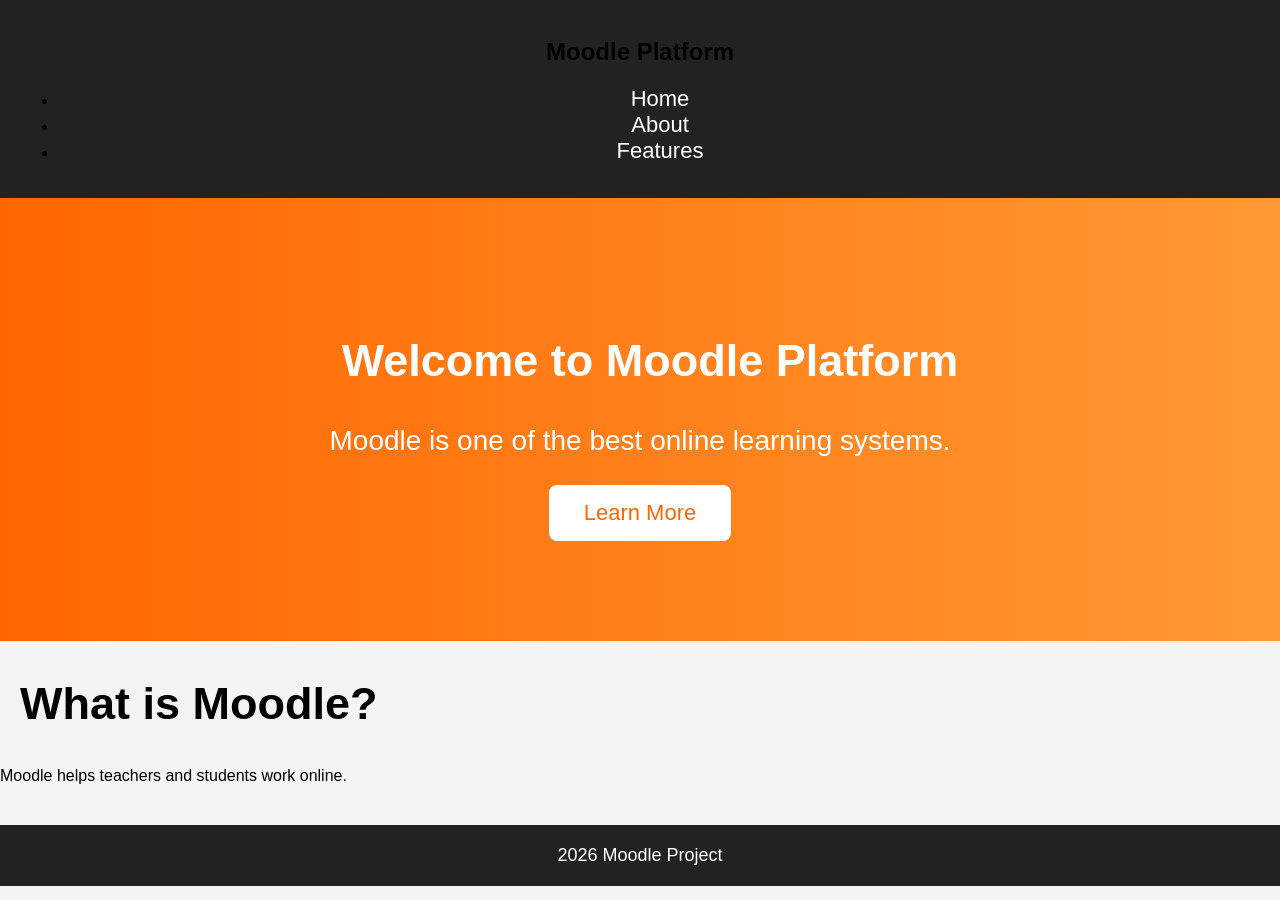
==== index.html @ 5913f878 "Update index.html" ====
<!DOCTYPE html>
<html lang="en">
<head>
    <meta charset="UTF-8">
    <meta name="viewport" content="width=device-width, initial-scale=1.0">
    <title>Moodle Project</title>

    <link rel="stylesheet" href="style.css">
</head>

<body>

    <nav>
        <h1>Moodle Platform</h1>

        <ul>
            <li><a href="index.html">Home</a></li>
            <li><a href="about.html">About</a></li>
            <li><a href="features.html">Features</a></li>
        </ul>
    </nav>

    <section class="hero">

        <h2>Welcome to Moodle Platform</h2>

        <p>
            Moodle is one of the best online learning systems.
        </p>

        <button id="btn">
            Learn More
        </button>

    </section>

    <section class="content">

        <h2>What is Moodle?</h2>

        <p>
            Moodle helps teachers and students work online.
        </p>

    </section>

    <footer>
        <p>2026 Moodle Project</p>
    </footer>

    <script src="script.js"></script>

</body>
</html>
---- style.css ----
body{
    font-family: Arial, sans-serif;
    margin: 0;
    background-color: #f4f4f4;
}

/* NAVBAR */

nav{
    background-color: #222;
    padding: 18px;
    text-align: center;
}

nav a{
    color: white;
    text-decoration: none;
    margin: 0 20px;
    font-size: 22px;
    transition: 0.3s;
}

nav a:hover{
    color: orange;
}

/* HERO SECTION */

.hero{
    text-align: center;
    padding: 100px 20px;
    background: linear-gradient(to right, #ff6600, #ff9933);
    color: white;
}

.hero h1{
    color: white;
    font-size: 70px;
    margin-bottom: 20px;
}

.hero p{
    font-size: 28px;
}

.hero button{
    background-color: white;
    color: #ff6600;
    border: none;
    padding: 15px 35px;
    font-size: 22px;
    border-radius: 8px;
    cursor: pointer;
    transition: 0.3s;
}

.hero button:hover{
    background-color: #222;
    color: white;
}

/* FEATURES */

h2{
    padding-left: 20px;
    font-size: 45px;
}

/* CARDS */

.cards{
    display: flex;
    gap: 20px;
    flex-wrap: wrap;
    padding: 20px;
}

.card{
    background-color: white;
    width: 250px;
    padding: 20px;
    border-radius: 10px;
    box-shadow: 0 0 10px gray;
    transition: 0.3s;
}

.card:hover{
    transform: scale(1.05);
}

.card h3{
    color: #ff6600;
    margin-bottom: 10px;
}

.card p{
    font-size: 18px;
    padding: 0;
}

/* FOOTER */

footer{
    background-color: #222;
    color: white;
    text-align: center;
    padding: 20px;
    margin-top: 40px;
}

footer p{
    margin: 0;
    font-size: 18px;
}
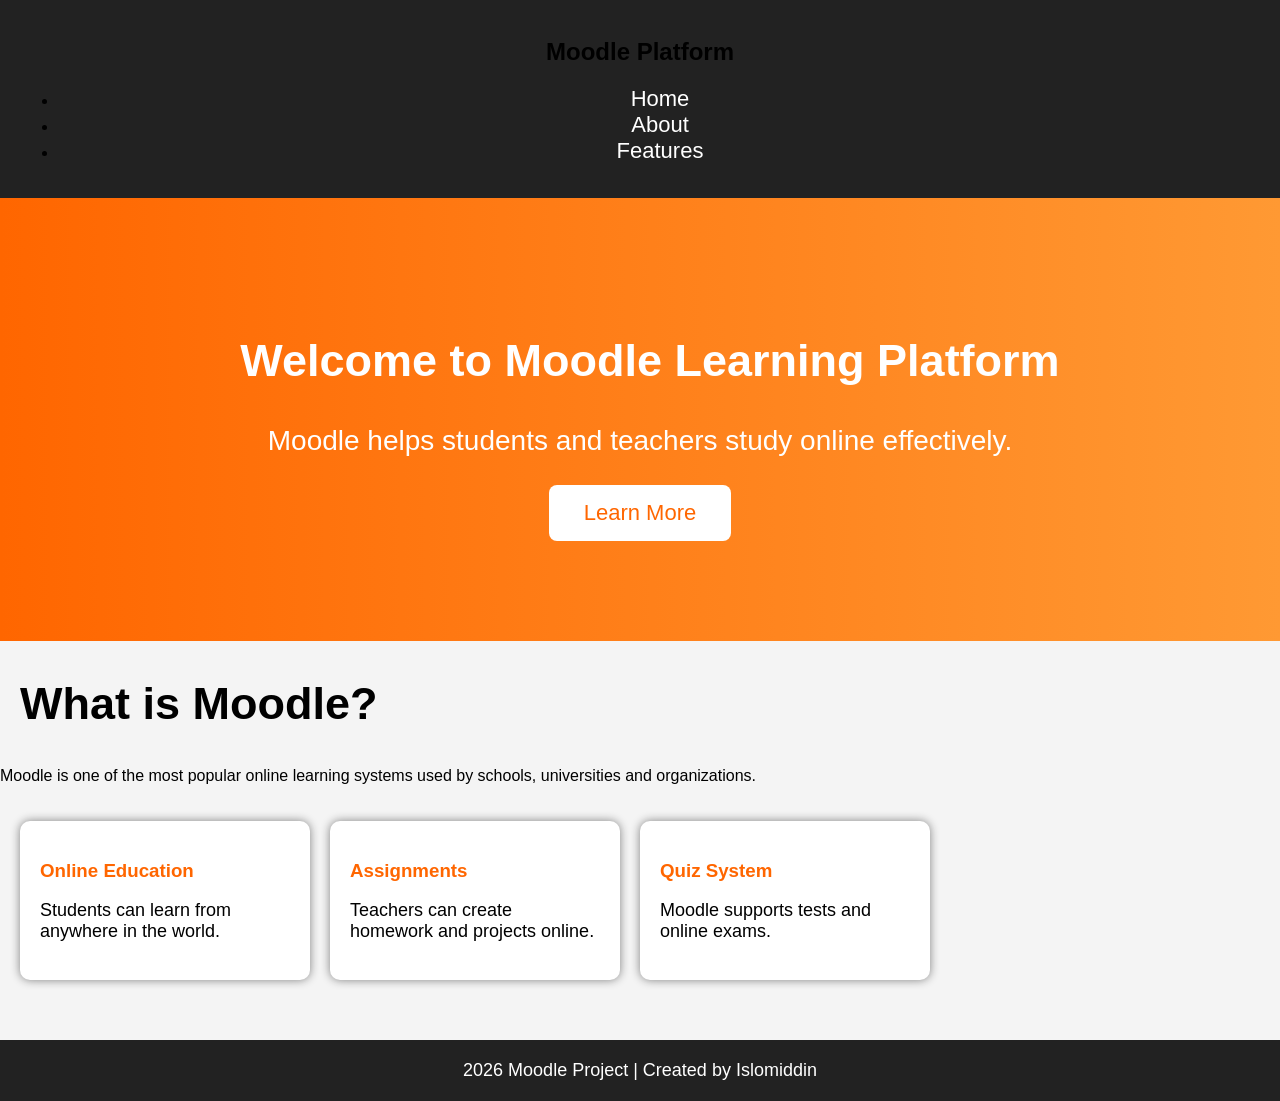
==== commit 8e232af5: "Update index.html" ====
--- a/index.html
+++ b/index.html
@@ -1,54 +1,106 @@
 <!DOCTYPE html>
 <html lang="en">
+
 <head>
     <meta charset="UTF-8">
     <meta name="viewport" content="width=device-width, initial-scale=1.0">
-    <title>Moodle Project</title>
+
+    <title>Moodle Platform</title>
 
     <link rel="stylesheet" href="style.css">
 </head>
 
 <body>
 
+    <!-- NAVBAR -->
+
     <nav>
-        <h1>Moodle Platform</h1>
+
+        <div class="logo">
+            <h1>Moodle Platform</h1>
+        </div>
 
         <ul>
             <li><a href="index.html">Home</a></li>
             <li><a href="about.html">About</a></li>
             <li><a href="features.html">Features</a></li>
         </ul>
+
     </nav>
+
+    <!-- HERO -->
 
     <section class="hero">
 
-        <h2>Welcome to Moodle Platform</h2>
+        <div class="hero-content">
 
-        <p>
-            Moodle is one of the best online learning systems.
-        </p>
+            <h2>Welcome to Moodle Learning Platform</h2>
 
-        <button id="btn">
-            Learn More
-        </button>
+            <p>
+                Moodle helps students and teachers study online effectively.
+            </p>
+
+            <button id="btn">
+                Learn More
+            </button>
+
+        </div>
 
     </section>
+
+    <!-- CONTENT -->
 
     <section class="content">
 
         <h2>What is Moodle?</h2>
 
         <p>
-            Moodle helps teachers and students work online.
+            Moodle is one of the most popular online learning systems used by
+            schools, universities and organizations.
         </p>
+
+        <div class="cards">
+
+            <div class="card">
+                <h3>Online Education</h3>
+
+                <p>
+                    Students can learn from anywhere in the world.
+                </p>
+            </div>
+
+            <div class="card">
+                <h3>Assignments</h3>
+
+                <p>
+                    Teachers can create homework and projects online.
+                </p>
+            </div>
+
+            <div class="card">
+                <h3>Quiz System</h3>
+
+                <p>
+                    Moodle supports tests and online exams.
+                </p>
+            </div>
+
+        </div>
 
     </section>
 
+    <!-- FOOTER -->
+
     <footer>
-        <p>2026 Moodle Project</p>
+
+        <p>
+            2026 Moodle Project | Created by Islomiddin
+        </p>
+
     </footer>
 
     <script src="script.js"></script>
 
 </body>
+
 </html>
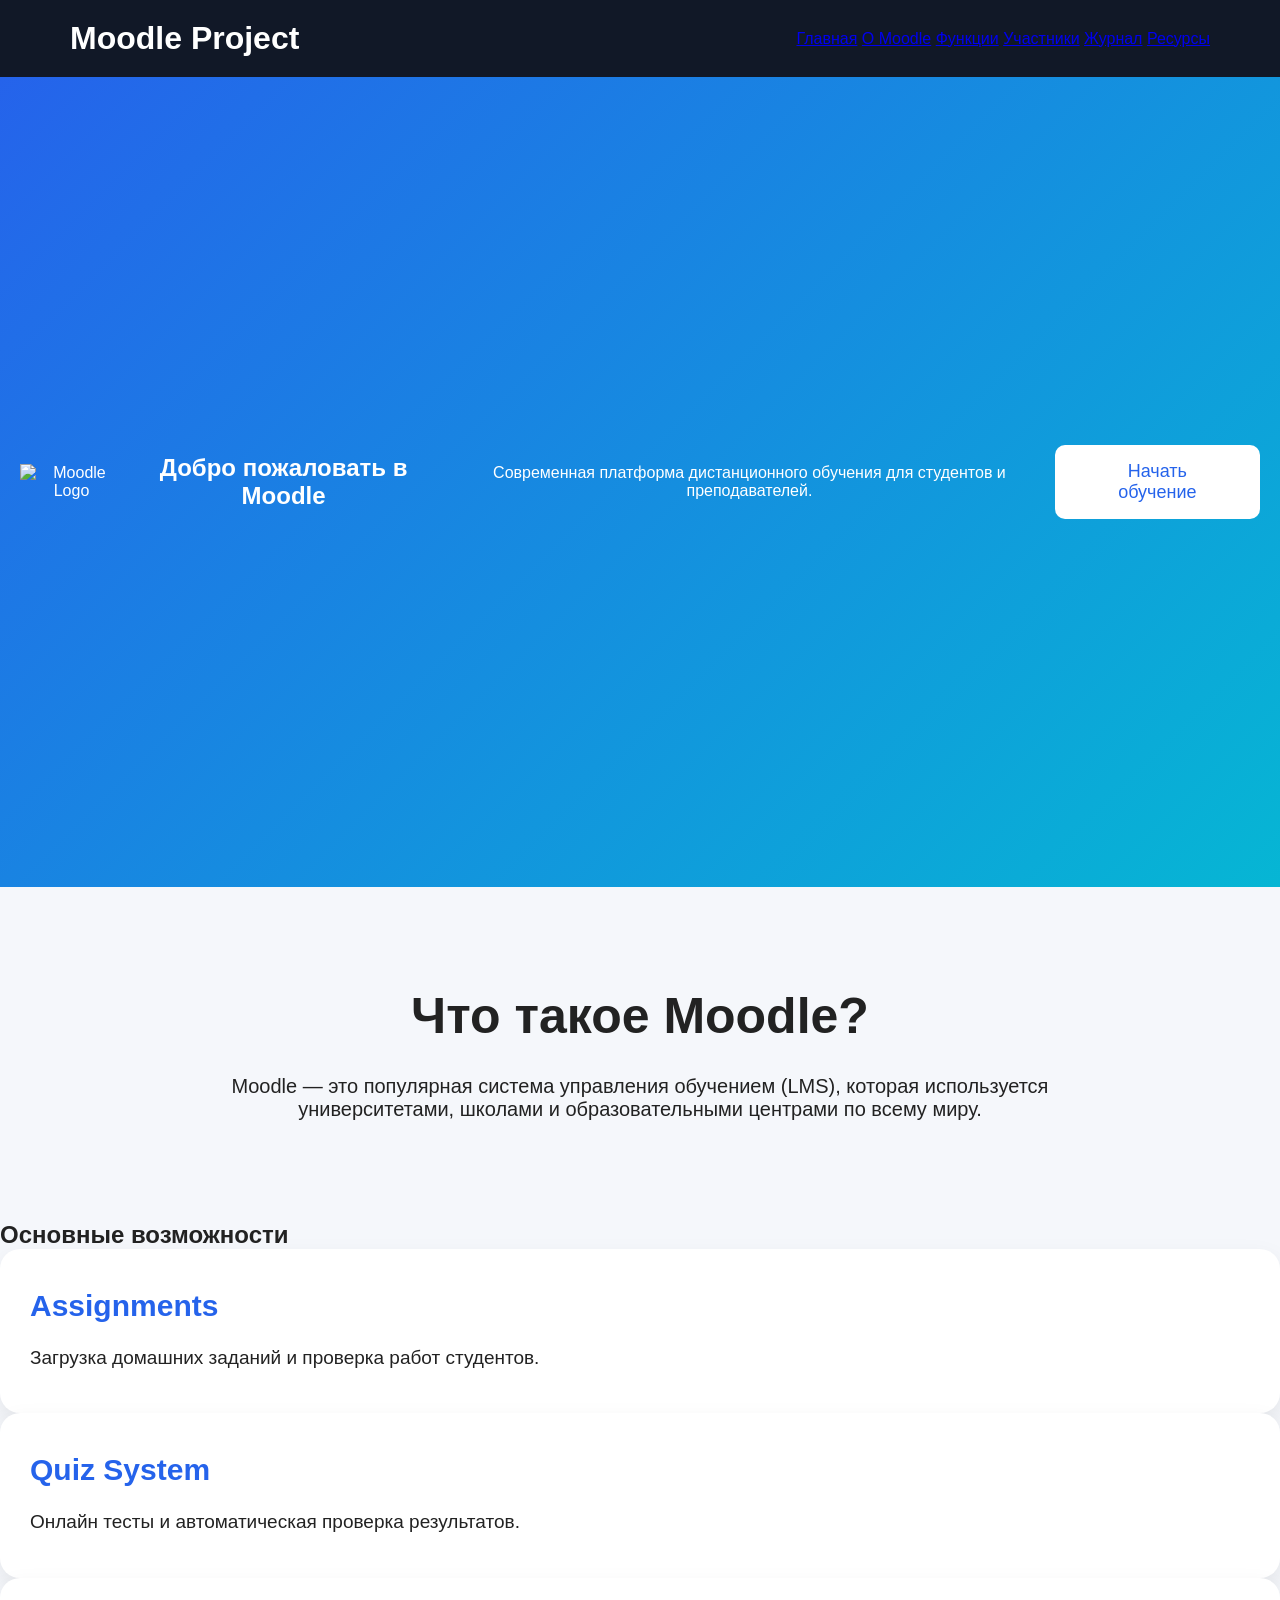
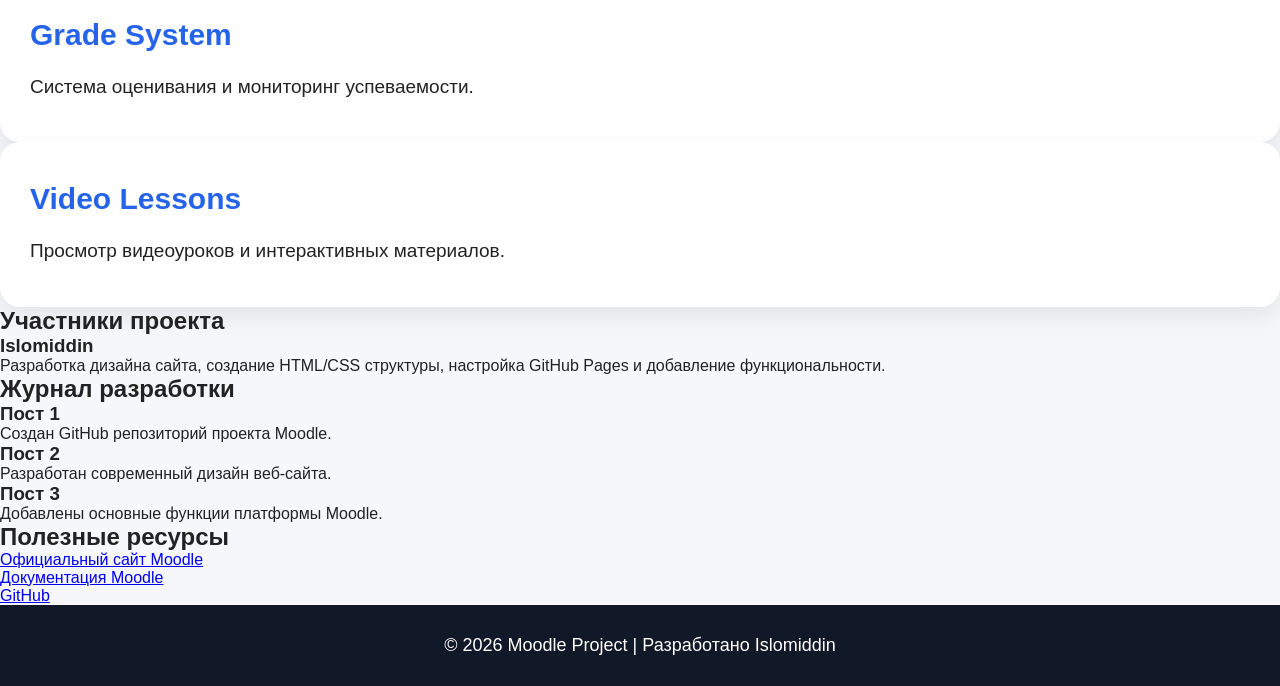
==== commit 91c21b54: "Update index.html" ====
--- a/index.html
+++ b/index.html
@@ -1,11 +1,9 @@
 <!DOCTYPE html>
-<html lang="en">
-
+<html lang="ru">
 <head>
     <meta charset="UTF-8">
     <meta name="viewport" content="width=device-width, initial-scale=1.0">
-
-    <title>Moodle Platform</title>
+    <title>Moodle Learning Platform</title>
 
     <link rel="stylesheet" href="style.css">
 </head>
@@ -15,77 +13,161 @@
     <!-- NAVBAR -->
 
     <nav>
+        <div class="logo">Moodle Project</div>
 
-        <div class="logo">
-            <h1>Moodle Platform</h1>
+        <div class="menu">
+            <a href="index.html">Главная</a>
+            <a href="about.html">О Moodle</a>
+            <a href="features.html">Функции</a>
+            <a href="#participants">Участники</a>
+            <a href="#journal">Журнал</a>
+            <a href="#resources">Ресурсы</a>
         </div>
-
-        <ul>
-            <li><a href="index.html">Home</a></li>
-            <li><a href="about.html">About</a></li>
-            <li><a href="features.html">Features</a></li>
-        </ul>
-
     </nav>
 
-    <!-- HERO -->
+    <!-- HERO SECTION -->
 
     <section class="hero">
 
-        <div class="hero-content">
+        <img 
+        src="https://upload.wikimedia.org/wikipedia/commons/c/c6/Moodle-logo.svg" 
+        alt="Moodle Logo"
+        class="hero-image">
 
-            <h2>Welcome to Moodle Learning Platform</h2>
+        <h1>Добро пожаловать в Moodle</h1>
 
-            <p>
-                Moodle helps students and teachers study online effectively.
-            </p>
+        <p>
+            Современная платформа дистанционного обучения
+            для студентов и преподавателей.
+        </p>
 
-            <button id="btn">
-                Learn More
-            </button>
+        <button onclick="showMessage()">
+            Начать обучение
+        </button>
+
+    </section>
+
+    <!-- ABOUT -->
+
+    <section class="about-section">
+
+        <h2>Что такое Moodle?</h2>
+
+        <p>
+            Moodle — это популярная система управления обучением (LMS),
+            которая используется университетами, школами и образовательными
+            центрами по всему миру.
+        </p>
+
+    </section>
+
+    <!-- FEATURES -->
+
+    <section class="features-section">
+
+        <h2>Основные возможности</h2>
+
+        <div class="cards">
+
+            <div class="card">
+                <h3>Assignments</h3>
+                <p>
+                    Загрузка домашних заданий и проверка работ студентов.
+                </p>
+            </div>
+
+            <div class="card">
+                <h3>Quiz System</h3>
+                <p>
+                    Онлайн тесты и автоматическая проверка результатов.
+                </p>
+            </div>
+
+            <div class="card">
+                <h3>Grade System</h3>
+                <p>
+                    Система оценивания и мониторинг успеваемости.
+                </p>
+            </div>
+
+            <div class="card">
+                <h3>Video Lessons</h3>
+                <p>
+                    Просмотр видеоуроков и интерактивных материалов.
+                </p>
+            </div>
 
         </div>
 
     </section>
 
-    <!-- CONTENT -->
+    <!-- PARTICIPANTS -->
 
-    <section class="content">
+    <section id="participants" class="participants">
 
-        <h2>What is Moodle?</h2>
+        <h2>Участники проекта</h2>
 
-        <p>
-            Moodle is one of the most popular online learning systems used by
-            schools, universities and organizations.
-        </p>
+        <div class="participant-card">
 
-        <div class="cards">
+            <h3>Islomiddin</h3>
 
-            <div class="card">
-                <h3>Online Education</h3>
-
-                <p>
-                    Students can learn from anywhere in the world.
-                </p>
-            </div>
-
-            <div class="card">
-                <h3>Assignments</h3>
-
-                <p>
-                    Teachers can create homework and projects online.
-                </p>
-            </div>
-
-            <div class="card">
-                <h3>Quiz System</h3>
-
-                <p>
-                    Moodle supports tests and online exams.
-                </p>
-            </div>
+            <p>
+                Разработка дизайна сайта, создание HTML/CSS структуры,
+                настройка GitHub Pages и добавление функциональности.
+            </p>
 
         </div>
+
+    </section>
+
+    <!-- JOURNAL -->
+
+    <section id="journal" class="journal">
+
+        <h2>Журнал разработки</h2>
+
+        <div class="journal-post">
+            <h3>Пост 1</h3>
+            <p>Создан GitHub репозиторий проекта Moodle.</p>
+        </div>
+
+        <div class="journal-post">
+            <h3>Пост 2</h3>
+            <p>Разработан современный дизайн веб-сайта.</p>
+        </div>
+
+        <div class="journal-post">
+            <h3>Пост 3</h3>
+            <p>Добавлены основные функции платформы Moodle.</p>
+        </div>
+
+    </section>
+
+    <!-- RESOURCES -->
+
+    <section id="resources" class="resources">
+
+        <h2>Полезные ресурсы</h2>
+
+        <ul>
+            <li>
+                <a href="https://moodle.org/" target="_blank">
+                    Официальный сайт Moodle
+                </a>
+            </li>
+
+            <li>
+                <a href="https://docs.moodle.org/" target="_blank">
+                    Документация Moodle
+                </a>
+            </li>
+
+            <li>
+                <a href="https://github.com/" target="_blank">
+                    GitHub
+                </a>
+            </li>
+        </ul>
 
     </section>
 
@@ -94,7 +176,7 @@
     <footer>
 
         <p>
-            2026 Moodle Project | Created by Islomiddin
+            © 2026 Moodle Project | Разработано Islomiddin
         </p>
 
     </footer>
@@ -102,5 +184,4 @@
     <script src="script.js"></script>
 
 </body>
-
 </html>
--- a/style.css
+++ b/style.css
@@ -1,114 +1,237 @@
+*{
+    margin: 0;
+    padding: 0;
+    box-sizing: border-box;
+}
+
 body{
-    font-family: Arial, sans-serif;
-    margin: 0;
-    background-color: #f4f4f4;
+    font-family: 'Poppins', sans-serif;
+    background-color: #f5f7fb;
+    color: #222;
 }
 
 /* NAVBAR */
 
 nav{
-    background-color: #222;
-    padding: 18px;
-    text-align: center;
-}
-
-nav a{
+    width: 100%;
+
+    display: flex;
+    justify-content: space-between;
+    align-items: center;
+
+    padding: 20px 70px;
+
+    background: #111827;
+
+    position: sticky;
+    top: 0;
+
+    z-index: 1000;
+}
+
+.logo{
+    color: white;
+    font-size: 32px;
+    font-weight: 700;
+}
+
+nav ul{
+    display: flex;
+    list-style: none;
+}
+
+nav ul li{
+    margin-left: 30px;
+}
+
+nav ul li a{
     color: white;
     text-decoration: none;
-    margin: 0 20px;
-    font-size: 22px;
+    font-size: 18px;
+
     transition: 0.3s;
 }
 
-nav a:hover{
-    color: orange;
-}
-
-/* HERO SECTION */
+nav ul li a:hover{
+    color: #38bdf8;
+}
+
+/* HERO */
 
 .hero{
-    text-align: center;
-    padding: 100px 20px;
-    background: linear-gradient(to right, #ff6600, #ff9933);
-    color: white;
-}
-
-.hero h1{
-    color: white;
+    height: 90vh;
+
+    background: linear-gradient(135deg,#2563eb,#06b6d4);
+
+    display: flex;
+    justify-content: center;
+    align-items: center;
+
+    text-align: center;
+
+    color: white;
+
+    padding: 20px;
+}
+
+.hero-content h1{
     font-size: 70px;
     margin-bottom: 20px;
 }
 
-.hero p{
-    font-size: 28px;
+.hero-content p{
+    font-size: 24px;
+    margin-bottom: 30px;
 }
 
 .hero button{
+    padding: 16px 35px;
+
+    border: none;
+    border-radius: 10px;
+
+    font-size: 18px;
+
+    cursor: pointer;
+
     background-color: white;
-    color: #ff6600;
-    border: none;
-    padding: 15px 35px;
-    font-size: 22px;
-    border-radius: 8px;
-    cursor: pointer;
+    color: #2563eb;
+
     transition: 0.3s;
 }
 
 .hero button:hover{
-    background-color: #222;
-    color: white;
-}
-
-/* FEATURES */
-
-h2{
-    padding-left: 20px;
-    font-size: 45px;
+    transform: scale(1.05);
+
+    background-color: #111827;
+    color: white;
+}
+
+/* ABOUT */
+
+.about-section{
+    padding: 100px 80px;
+
+    text-align: center;
+}
+
+.about-section h2{
+    font-size: 50px;
+    margin-bottom: 30px;
+}
+
+.about-section p{
+    font-size: 20px;
+    max-width: 900px;
+    margin: auto;
 }
 
 /* CARDS */
 
-.cards{
-    display: flex;
-    gap: 20px;
-    flex-wrap: wrap;
-    padding: 20px;
+.cards-section{
+    display: grid;
+
+    grid-template-columns: repeat(auto-fit,minmax(280px,1fr));
+
+    gap: 30px;
+
+    padding: 50px 80px 100px;
 }
 
 .card{
     background-color: white;
-    width: 250px;
-    padding: 20px;
-    border-radius: 10px;
-    box-shadow: 0 0 10px gray;
-    transition: 0.3s;
+
+    padding: 40px 30px;
+
+    border-radius: 20px;
+
+    box-shadow: 0 10px 25px rgba(0,0,0,0.08);
+
+    transition: 0.4s;
 }
 
 .card:hover{
-    transform: scale(1.05);
+    transform: translateY(-15px);
 }
 
 .card h3{
-    color: #ff6600;
-    margin-bottom: 10px;
+    color: #2563eb;
+    font-size: 30px;
+    margin-bottom: 20px;
 }
 
 .card p{
+    font-size: 19px;
+    line-height: 1.6;
+}
+
+/* PAGE */
+
+.page{
+    padding: 100px 80px;
+}
+
+.page h1{
+    font-size: 60px;
+    margin-bottom: 30px;
+}
+
+.page p{
+    font-size: 22px;
+    line-height: 1.8;
+    margin-bottom: 20px;
+}
+
+/* FEATURES */
+
+.features{
+    padding-top: 50px;
+}
+
+.features h1{
+    text-align: center;
+    font-size: 60px;
+    margin-bottom: 50px;
+}
+
+/* FOOTER */
+
+footer{
+    background-color: #111827;
+
+    color: white;
+
+    text-align: center;
+
+    padding: 30px;
+
     font-size: 18px;
-    padding: 0;
-}
-
-/* FOOTER */
-
-footer{
-    background-color: #222;
-    color: white;
-    text-align: center;
-    padding: 20px;
-    margin-top: 40px;
-}
-
-footer p{
-    margin: 0;
-    font-size: 18px;
-}
+}
+
+/* RESPONSIVE */
+
+@media(max-width:768px){
+
+    nav{
+        flex-direction: column;
+    }
+
+    nav ul{
+        margin-top: 20px;
+    }
+
+    .hero-content h1{
+        font-size: 45px;
+    }
+
+    .hero-content p{
+        font-size: 18px;
+    }
+
+    .about-section h2,
+    .features h1,
+    .page h1{
+        font-size: 38px;
+    }
+
+}
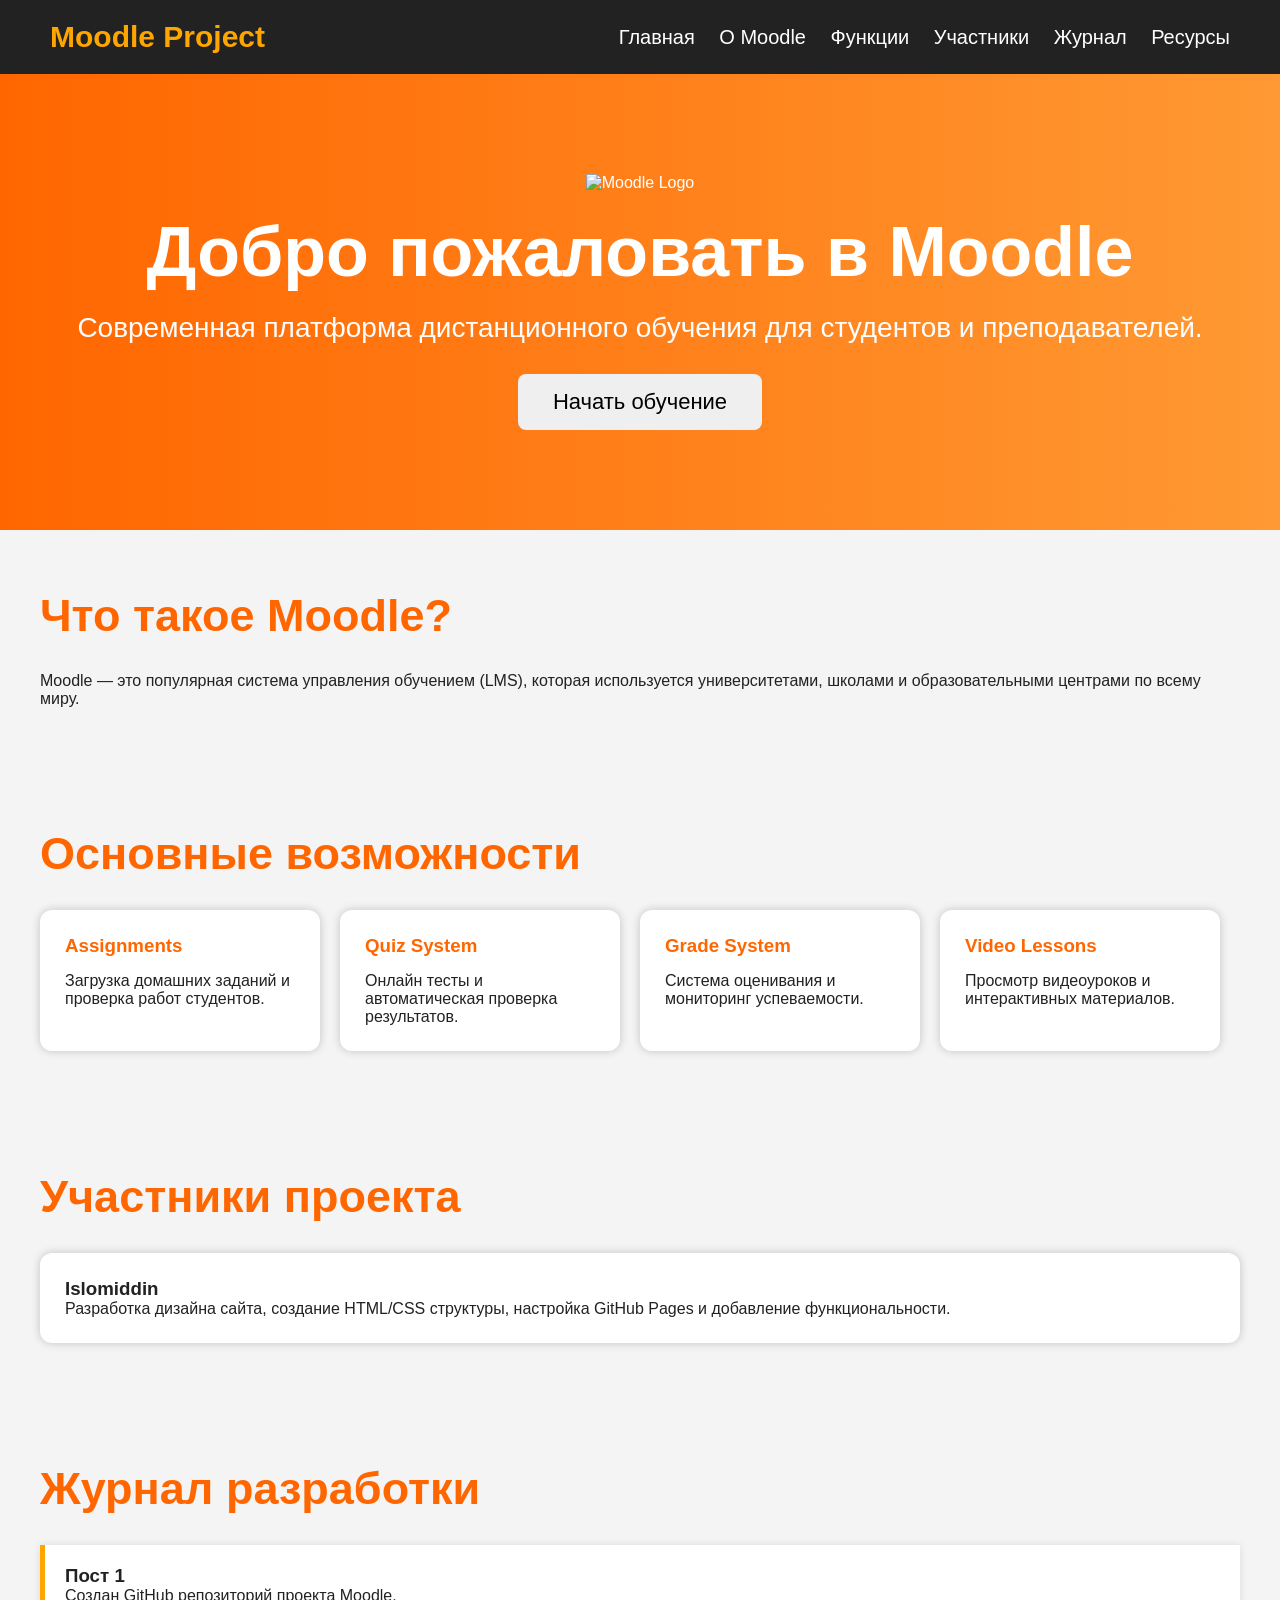
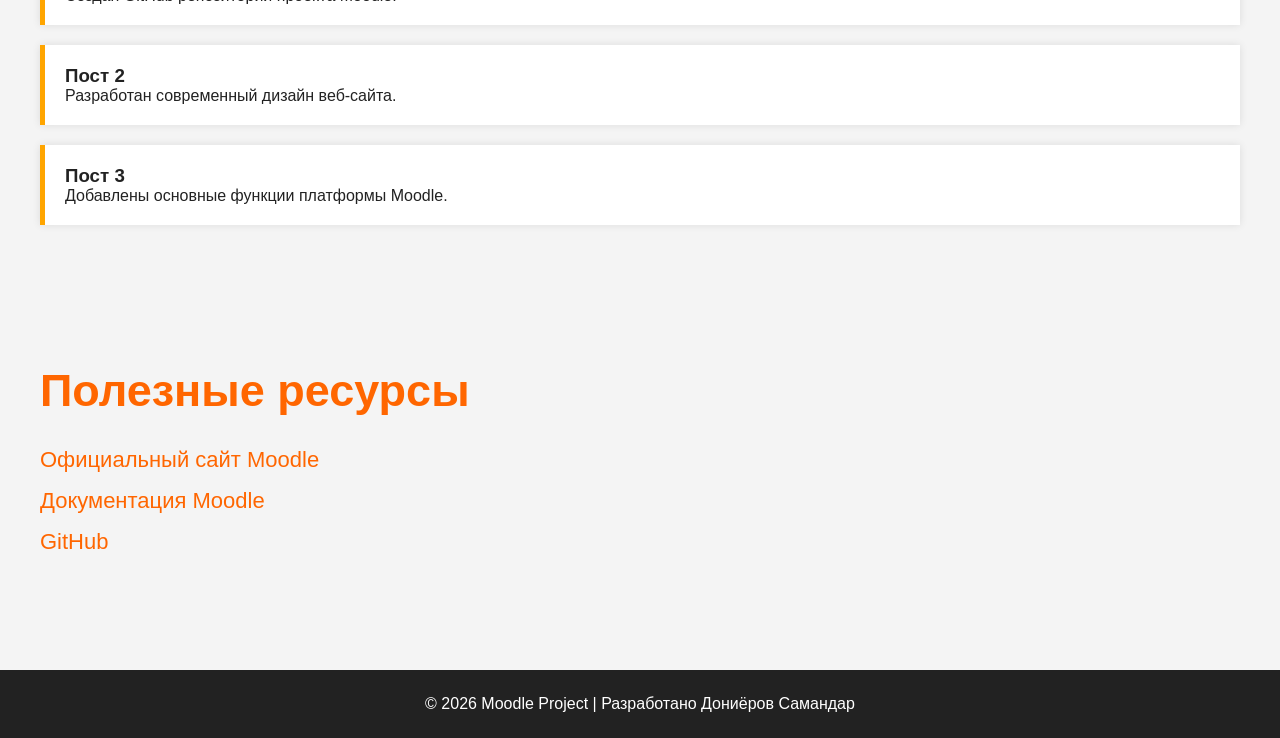
==== commit 6e6b4651: "Update index.html" ====
--- a/index.html
+++ b/index.html
@@ -176,7 +176,7 @@
     <footer>
 
         <p>
-            © 2026 Moodle Project | Разработано Islomiddin
+            © 2026 Moodle Project | Разработано Дониёров Самандар
         </p>
 
     </footer>
--- a/style.css
+++ b/style.css
@@ -5,233 +5,160 @@
 }
 
 body{
-    font-family: 'Poppins', sans-serif;
-    background-color: #f5f7fb;
+    font-family: Arial, sans-serif;
+    background-color: #f4f4f4;
     color: #222;
 }
 
 /* NAVBAR */
 
 nav{
-    width: 100%;
-
     display: flex;
     justify-content: space-between;
     align-items: center;
-
-    padding: 20px 70px;
-
-    background: #111827;
-
-    position: sticky;
-    top: 0;
-
-    z-index: 1000;
+    background-color: #222;
+    padding: 20px 50px;
 }
 
 .logo{
-    color: white;
-    font-size: 32px;
-    font-weight: 700;
+    color: orange;
+    font-size: 30px;
+    font-weight: bold;
 }
 
-nav ul{
-    display: flex;
-    list-style: none;
-}
-
-nav ul li{
-    margin-left: 30px;
-}
-
-nav ul li a{
+.menu a{
     color: white;
     text-decoration: none;
-    font-size: 18px;
-
+    margin-left: 20px;
+    font-size: 20px;
     transition: 0.3s;
 }
 
-nav ul li a:hover{
-    color: #38bdf8;
+.menu a:hover{
+    color: orange;
 }
 
 /* HERO */
 
 .hero{
-    height: 90vh;
-
-    background: linear-gradient(135deg,#2563eb,#06b6d4);
-
-    display: flex;
-    justify-content: center;
-    align-items: center;
-
     text-align: center;
-
+    padding: 100px 20px;
+    background: linear-gradient(to right, #ff6600, #ff9933);
     color: white;
-
-    padding: 20px;
 }
 
-.hero-content h1{
+.hero-image{
+    width: 220px;
+    margin-bottom: 20px;
+}
+
+.hero h1{
     font-size: 70px;
     margin-bottom: 20px;
 }
 
-.hero-content p{
-    font-size: 24px;
+.hero p{
+    font-size: 28px;
     margin-bottom: 30px;
 }
 
 .hero button{
-    padding: 16px 35px;
-
+    padding: 15px 35px;
     border: none;
-    border-radius: 10px;
-
-    font-size: 18px;
-
+    border-radius: 8px;
+    font-size: 22px;
     cursor: pointer;
-
-    background-color: white;
-    color: #2563eb;
-
     transition: 0.3s;
 }
 
 .hero button:hover{
-    transform: scale(1.05);
-
-    background-color: #111827;
+    background-color: #222;
     color: white;
 }
 
-/* ABOUT */
+/* SECTIONS */
 
-.about-section{
-    padding: 100px 80px;
-
-    text-align: center;
+section{
+    padding: 60px 40px;
 }
 
-.about-section h2{
-    font-size: 50px;
+h2{
+    font-size: 45px;
     margin-bottom: 30px;
-}
-
-.about-section p{
-    font-size: 20px;
-    max-width: 900px;
-    margin: auto;
+    color: #ff6600;
 }
 
 /* CARDS */
 
-.cards-section{
-    display: grid;
-
-    grid-template-columns: repeat(auto-fit,minmax(280px,1fr));
-
-    gap: 30px;
-
-    padding: 50px 80px 100px;
+.cards{
+    display: flex;
+    flex-wrap: wrap;
+    gap: 20px;
 }
 
 .card{
     background-color: white;
-
-    padding: 40px 30px;
-
-    border-radius: 20px;
-
-    box-shadow: 0 10px 25px rgba(0,0,0,0.08);
-
-    transition: 0.4s;
+    width: 280px;
+    padding: 25px;
+    border-radius: 12px;
+    box-shadow: 0 0 10px rgba(0,0,0,0.2);
+    transition: 0.3s;
 }
 
 .card:hover{
-    transform: translateY(-15px);
+    transform: translateY(-10px);
 }
 
 .card h3{
-    color: #2563eb;
-    font-size: 30px;
-    margin-bottom: 20px;
+    color: #ff6600;
+    margin-bottom: 15px;
 }
 
-.card p{
-    font-size: 19px;
-    line-height: 1.6;
+/* PARTICIPANTS */
+
+.participant-card{
+    background-color: white;
+    padding: 25px;
+    border-radius: 12px;
+    box-shadow: 0 0 10px rgba(0,0,0,0.2);
 }
 
-/* PAGE */
+/* JOURNAL */
 
-.page{
-    padding: 100px 80px;
+.journal-post{
+    background-color: white;
+    margin-bottom: 20px;
+    padding: 20px;
+    border-left: 5px solid orange;
+    box-shadow: 0 0 8px rgba(0,0,0,0.1);
 }
 
-.page h1{
-    font-size: 60px;
-    margin-bottom: 30px;
+/* RESOURCES */
+
+.resources ul{
+    list-style: none;
 }
 
-.page p{
-    font-size: 22px;
-    line-height: 1.8;
-    margin-bottom: 20px;
+.resources li{
+    margin-bottom: 15px;
 }
 
-/* FEATURES */
-
-.features{
-    padding-top: 50px;
+.resources a{
+    text-decoration: none;
+    color: #ff6600;
+    font-size: 22px;
 }
 
-.features h1{
-    text-align: center;
-    font-size: 60px;
-    margin-bottom: 50px;
+.resources a:hover{
+    text-decoration: underline;
 }
 
 /* FOOTER */
 
 footer{
-    background-color: #111827;
-
+    background-color: #222;
     color: white;
-
     text-align: center;
-
-    padding: 30px;
-
-    font-size: 18px;
+    padding: 25px;
+    margin-top: 40px;
 }
-
-/* RESPONSIVE */
-
-@media(max-width:768px){
-
-    nav{
-        flex-direction: column;
-    }
-
-    nav ul{
-        margin-top: 20px;
-    }
-
-    .hero-content h1{
-        font-size: 45px;
-    }
-
-    .hero-content p{
-        font-size: 18px;
-    }
-
-    .about-section h2,
-    .features h1,
-    .page h1{
-        font-size: 38px;
-    }
-
-}
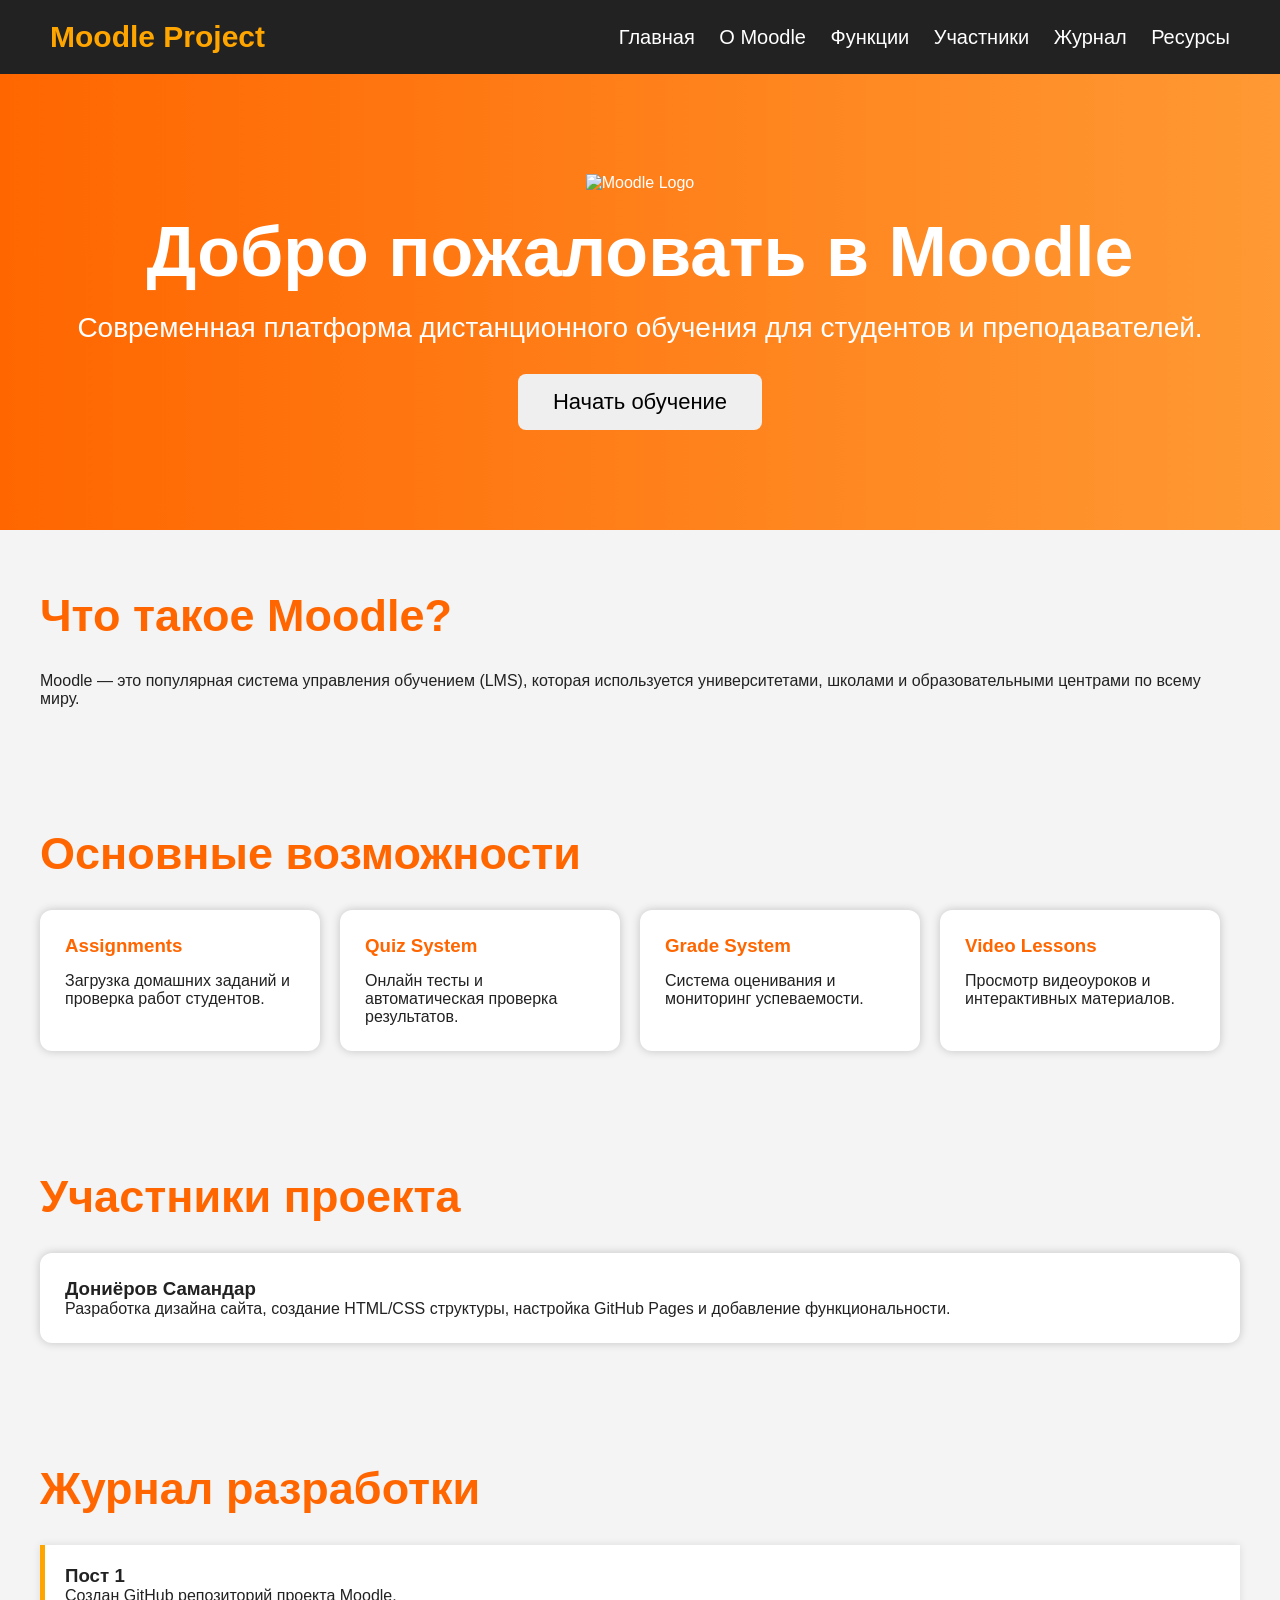
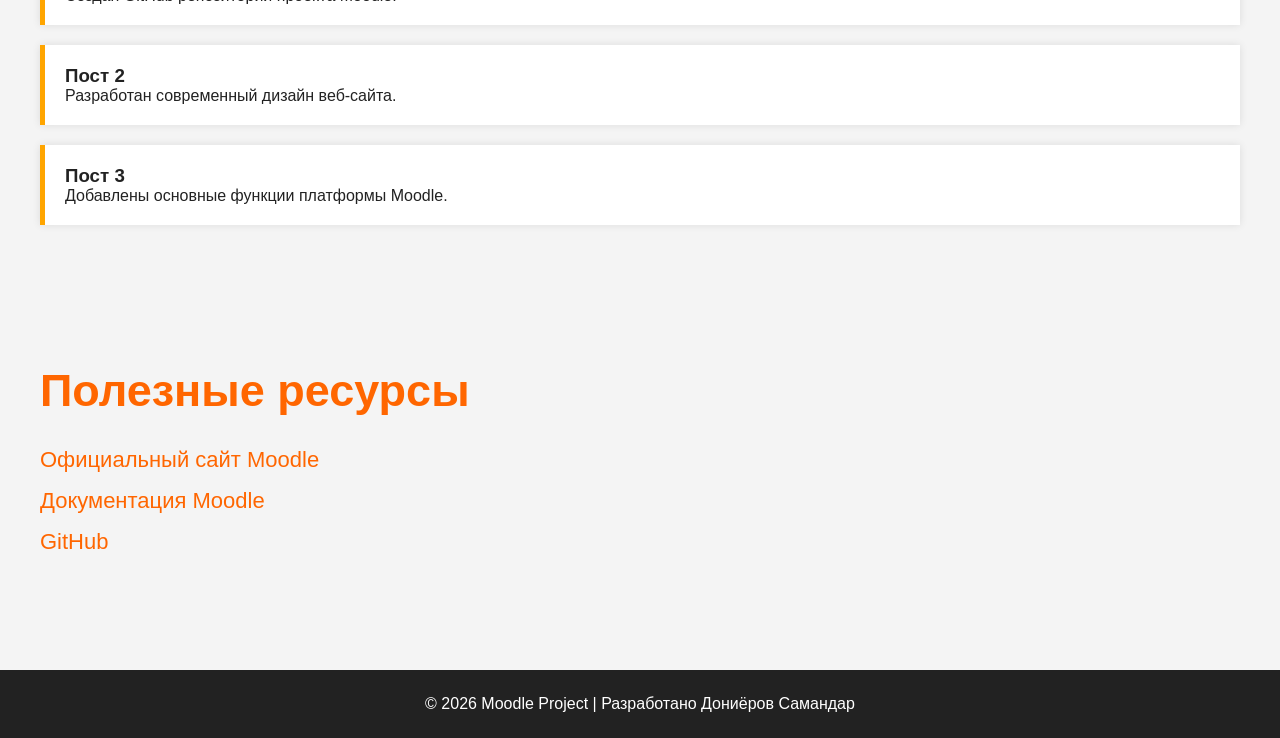
==== commit dc38118f: "Update index.html" ====
--- a/index.html
+++ b/index.html
@@ -30,9 +30,10 @@
     <section class="hero">
 
         <img 
-        src="https://upload.wikimedia.org/wikipedia/commons/c/c6/Moodle-logo.svg" 
-        alt="Moodle Logo"
-        class="hero-image">
+            src="https://upload.wikimedia.org/wikipedia/commons/c/c6/Moodle-logo.svg" 
+            alt="Moodle Logo"
+            class="hero-image"
+        >
 
         <h1>Добро пожаловать в Moodle</h1>
 
@@ -109,7 +110,7 @@
 
         <div class="participant-card">
 
-            <h3>Islomiddin</h3>
+            <h3>Дониёров Самандар</h3>
 
             <p>
                 Разработка дизайна сайта, создание HTML/CSS структуры,
@@ -174,11 +175,9 @@
     <!-- FOOTER -->
 
     <footer>
-
         <p>
             © 2026 Moodle Project | Разработано Дониёров Самандар
         </p>
-
     </footer>
 
     <script src="script.js"></script>
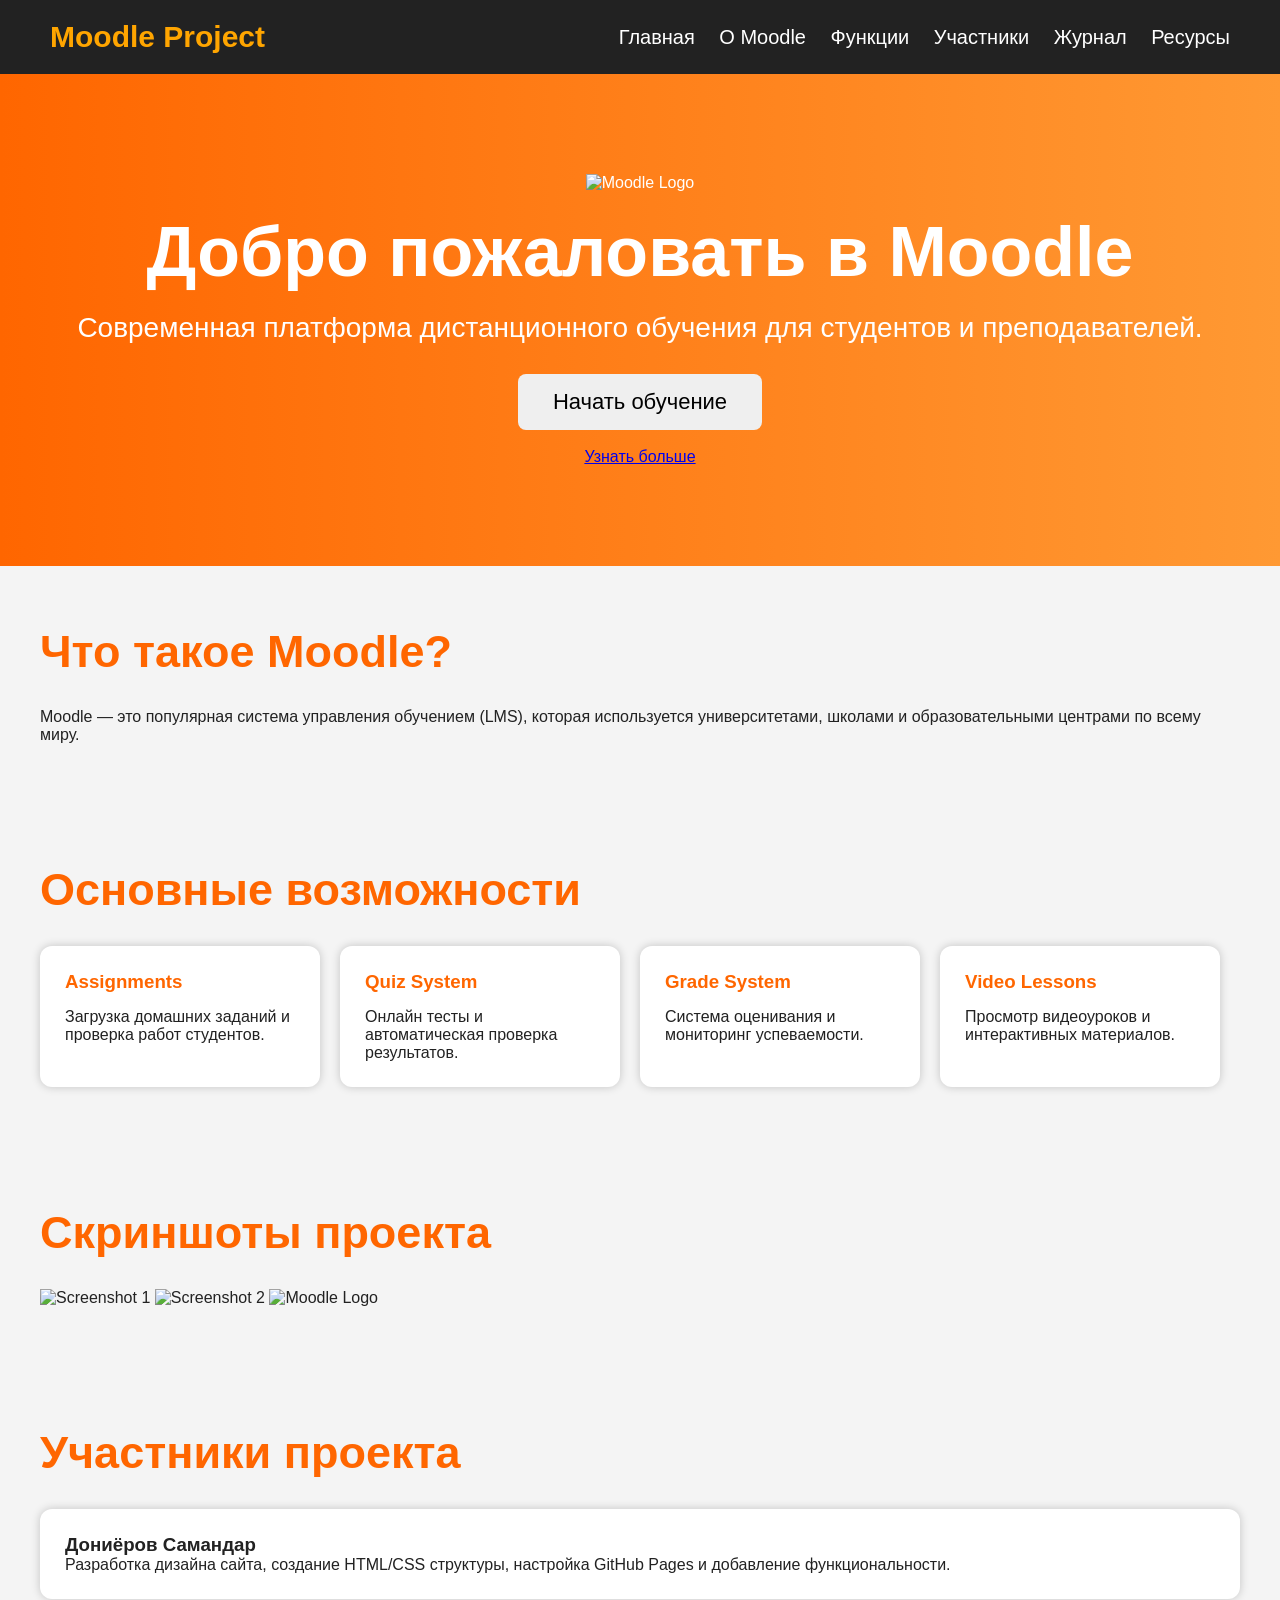
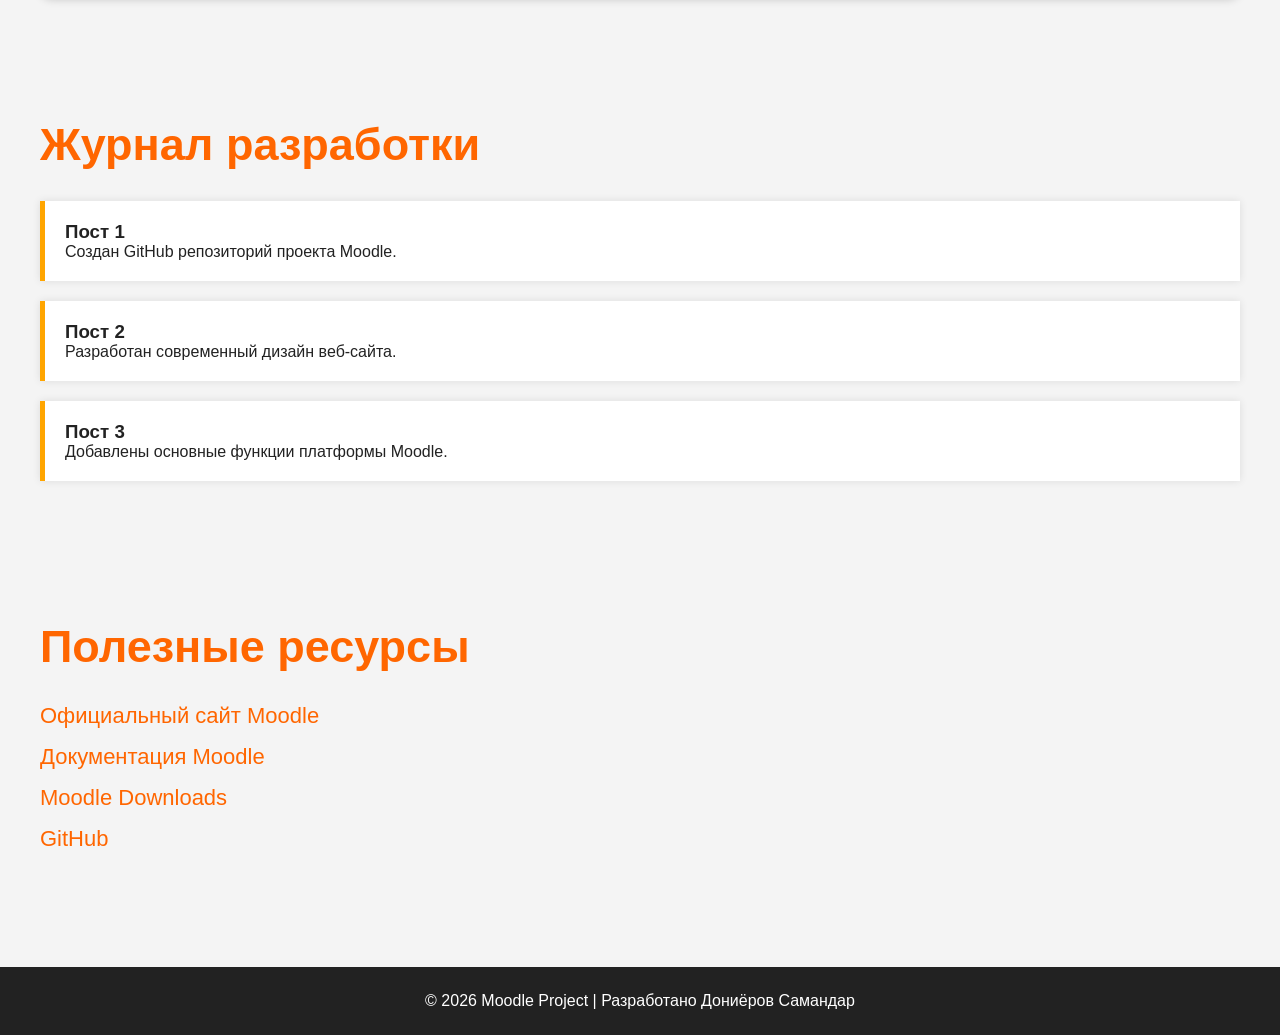
==== commit 0b1a569f: "Update index.html" ====
--- a/index.html
+++ b/index.html
@@ -13,7 +13,10 @@
     <!-- NAVBAR -->
 
     <nav>
-        <div class="logo">Moodle Project</div>
+
+        <div class="logo">
+            Moodle Project
+        </div>
 
         <div class="menu">
             <a href="index.html">Главная</a>
@@ -23,6 +26,7 @@
             <a href="#journal">Журнал</a>
             <a href="#resources">Ресурсы</a>
         </div>
+
     </nav>
 
     <!-- HERO SECTION -->
@@ -30,7 +34,7 @@
     <section class="hero">
 
         <img 
-            src="https://upload.wikimedia.org/wikipedia/commons/c/c6/Moodle-logo.svg" 
+            src="images/moodle-logo.png"
             alt="Moodle Logo"
             class="hero-image"
         >
@@ -45,6 +49,12 @@
         <button onclick="showMessage()">
             Начать обучение
         </button>
+
+        <br><br>
+
+        <a href="https://moodle.org/" target="_blank" class="hero-btn">
+            Узнать больше
+        </a>
 
     </section>
 
@@ -72,6 +82,7 @@
 
             <div class="card">
                 <h3>Assignments</h3>
+
                 <p>
                     Загрузка домашних заданий и проверка работ студентов.
                 </p>
@@ -79,6 +90,7 @@
 
             <div class="card">
                 <h3>Quiz System</h3>
+
                 <p>
                     Онлайн тесты и автоматическая проверка результатов.
                 </p>
@@ -86,6 +98,7 @@
 
             <div class="card">
                 <h3>Grade System</h3>
+
                 <p>
                     Система оценивания и мониторинг успеваемости.
                 </p>
@@ -93,10 +106,38 @@
 
             <div class="card">
                 <h3>Video Lessons</h3>
+
                 <p>
                     Просмотр видеоуроков и интерактивных материалов.
                 </p>
             </div>
+
+        </div>
+
+    </section>
+
+    <!-- GALLERY -->
+
+    <section class="gallery">
+
+        <h2>Скриншоты проекта</h2>
+
+        <div class="gallery-images">
+
+            <img 
+                src="images/screenshot1.png" 
+                alt="Screenshot 1"
+            >
+
+            <img 
+                src="images/screenshot2.png" 
+                alt="Screenshot 2"
+            >
+
+            <img 
+                src="images/moodle-logo.png" 
+                alt="Moodle Logo"
+            >
 
         </div>
 
@@ -128,18 +169,33 @@
         <h2>Журнал разработки</h2>
 
         <div class="journal-post">
+
             <h3>Пост 1</h3>
-            <p>Создан GitHub репозиторий проекта Moodle.</p>
+
+            <p>
+                Создан GitHub репозиторий проекта Moodle.
+            </p>
+
         </div>
 
         <div class="journal-post">
+
             <h3>Пост 2</h3>
-            <p>Разработан современный дизайн веб-сайта.</p>
+
+            <p>
+                Разработан современный дизайн веб-сайта.
+            </p>
+
         </div>
 
         <div class="journal-post">
+
             <h3>Пост 3</h3>
-            <p>Добавлены основные функции платформы Moodle.</p>
+
+            <p>
+                Добавлены основные функции платформы Moodle.
+            </p>
+
         </div>
 
     </section>
@@ -151,6 +207,7 @@
         <h2>Полезные ресурсы</h2>
 
         <ul>
+
             <li>
                 <a href="https://moodle.org/" target="_blank">
                     Официальный сайт Moodle
@@ -164,10 +221,17 @@
             </li>
 
             <li>
+                <a href="https://download.moodle.org/" target="_blank">
+                    Moodle Downloads
+                </a>
+            </li>
+
+            <li>
                 <a href="https://github.com/" target="_blank">
                     GitHub
                 </a>
             </li>
+
         </ul>
 
     </section>
@@ -175,9 +239,11 @@
     <!-- FOOTER -->
 
     <footer>
+
         <p>
             © 2026 Moodle Project | Разработано Дониёров Самандар
         </p>
+
     </footer>
 
     <script src="script.js"></script>
--- a/style.css
+++ b/style.css
@@ -162,3 +162,26 @@
     padding: 25px;
     margin-top: 40px;
 }
+@media (max-width: 768px){
+
+    .menu{
+        display: flex;
+        flex-direction: column;
+        gap: 10px;
+    }
+
+    .cards{
+        flex-direction: column;
+        align-items: center;
+    }
+
+    h1{
+        font-size: 40px;
+        text-align: center;
+    }
+
+    p{
+        font-size: 20px;
+    }
+
+}
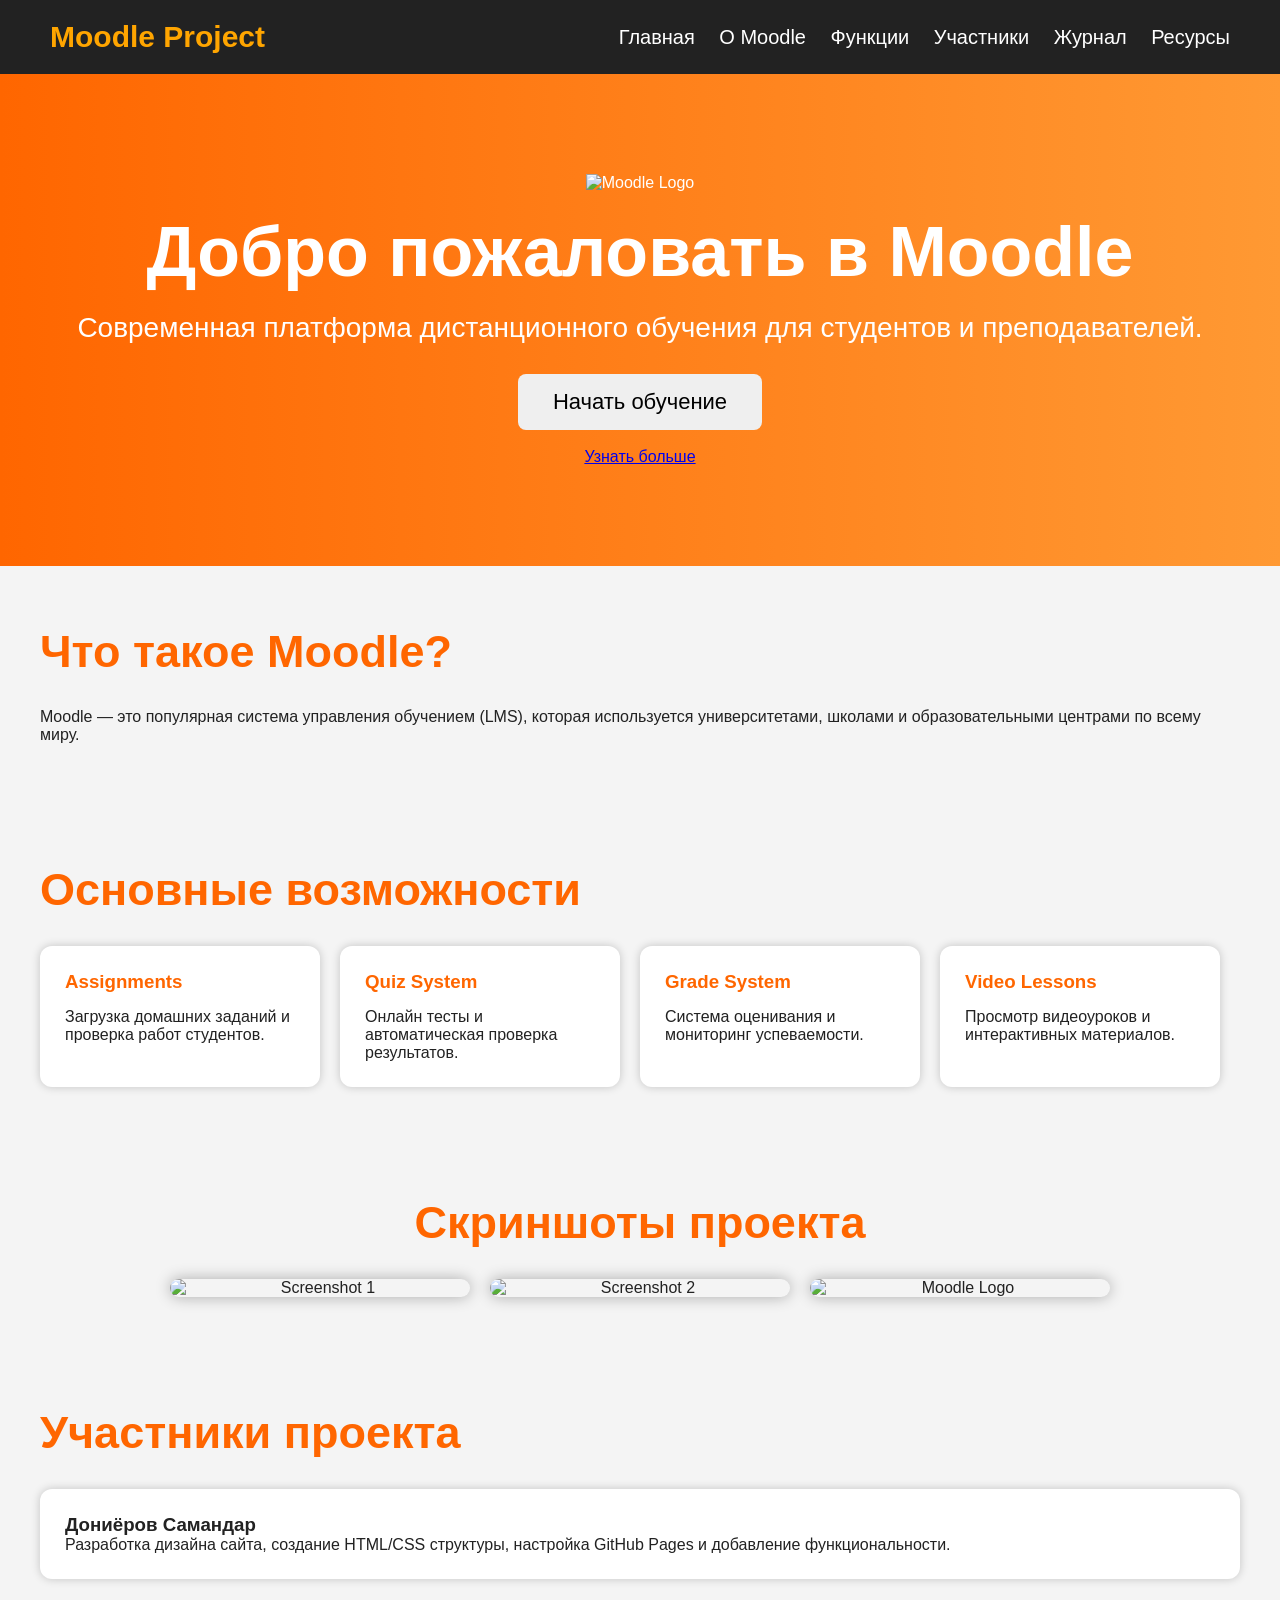
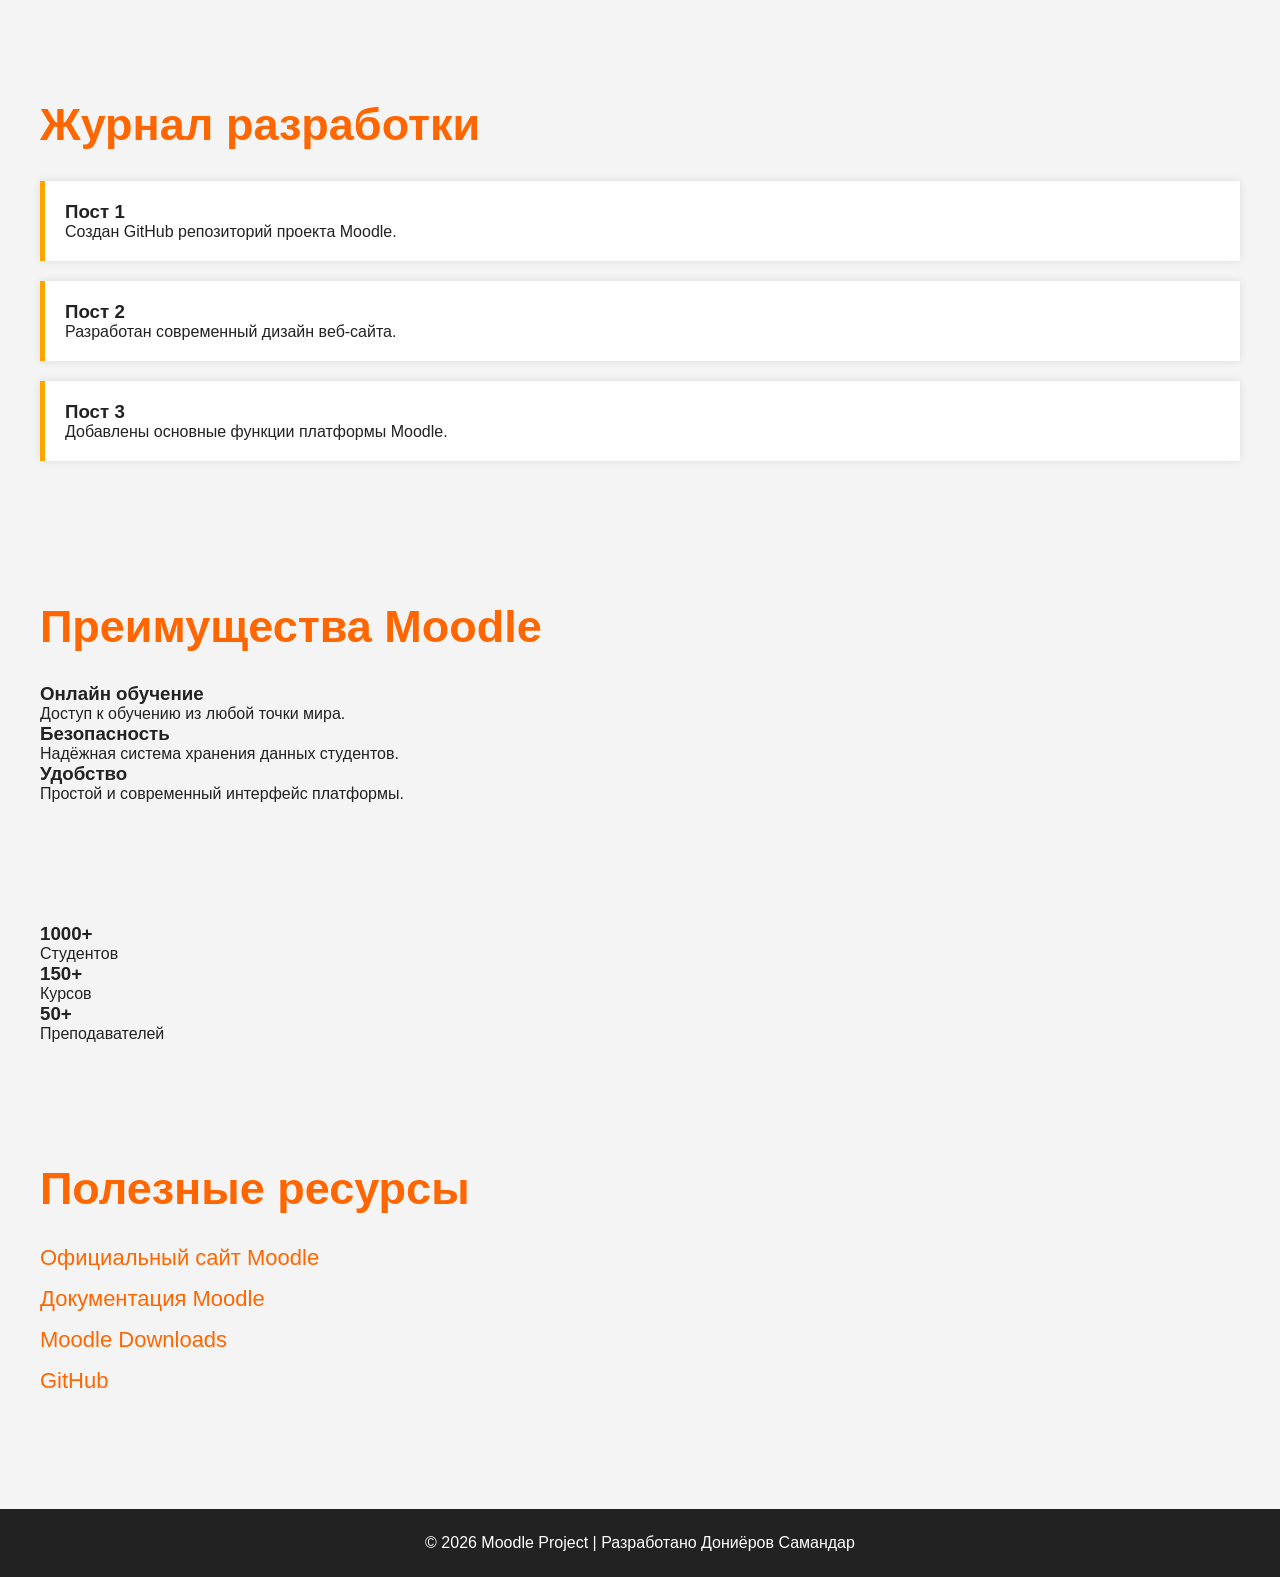
==== commit 0fd4daef: "Update index.html" ====
--- a/index.html
+++ b/index.html
@@ -3,6 +3,7 @@
 <head>
     <meta charset="UTF-8">
     <meta name="viewport" content="width=device-width, initial-scale=1.0">
+
     <title>Moodle Learning Platform</title>
 
     <link rel="stylesheet" href="style.css">
@@ -200,6 +201,63 @@
 
     </section>
 
+    <!-- ADVANTAGES -->
+
+    <section class="advantages">
+
+        <h2>Преимущества Moodle</h2>
+
+        <div class="advantage-boxes">
+
+            <div class="advantage">
+                <h3>Онлайн обучение</h3>
+
+                <p>
+                    Доступ к обучению из любой точки мира.
+                </p>
+            </div>
+
+            <div class="advantage">
+                <h3>Безопасность</h3>
+
+                <p>
+                    Надёжная система хранения данных студентов.
+                </p>
+            </div>
+
+            <div class="advantage">
+                <h3>Удобство</h3>
+
+                <p>
+                    Простой и современный интерфейс платформы.
+                </p>
+            </div>
+
+        </div>
+
+    </section>
+
+    <!-- STATISTICS -->
+
+    <section class="statistics">
+
+        <div class="stat-box">
+            <h3>1000+</h3>
+            <p>Студентов</p>
+        </div>
+
+        <div class="stat-box">
+            <h3>150+</h3>
+            <p>Курсов</p>
+        </div>
+
+        <div class="stat-box">
+            <h3>50+</h3>
+            <p>Преподавателей</p>
+        </div>
+
+    </section>
+
     <!-- RESOURCES -->
 
     <section id="resources" class="resources">
--- a/style.css
+++ b/style.css
@@ -185,3 +185,27 @@
     }
 
 }
+/* GALLERY */
+
+.gallery{
+    text-align: center;
+    padding: 50px 20px;
+}
+
+.gallery-images{
+    display: flex;
+    justify-content: center;
+    gap: 20px;
+    flex-wrap: wrap;
+}
+
+.gallery-images img{
+    width: 300px;
+    border-radius: 12px;
+    box-shadow: 0 0 15px rgba(0,0,0,0.3);
+    transition: 0.3s;
+}
+
+.gallery-images img:hover{
+    transform: scale(1.05);
+}
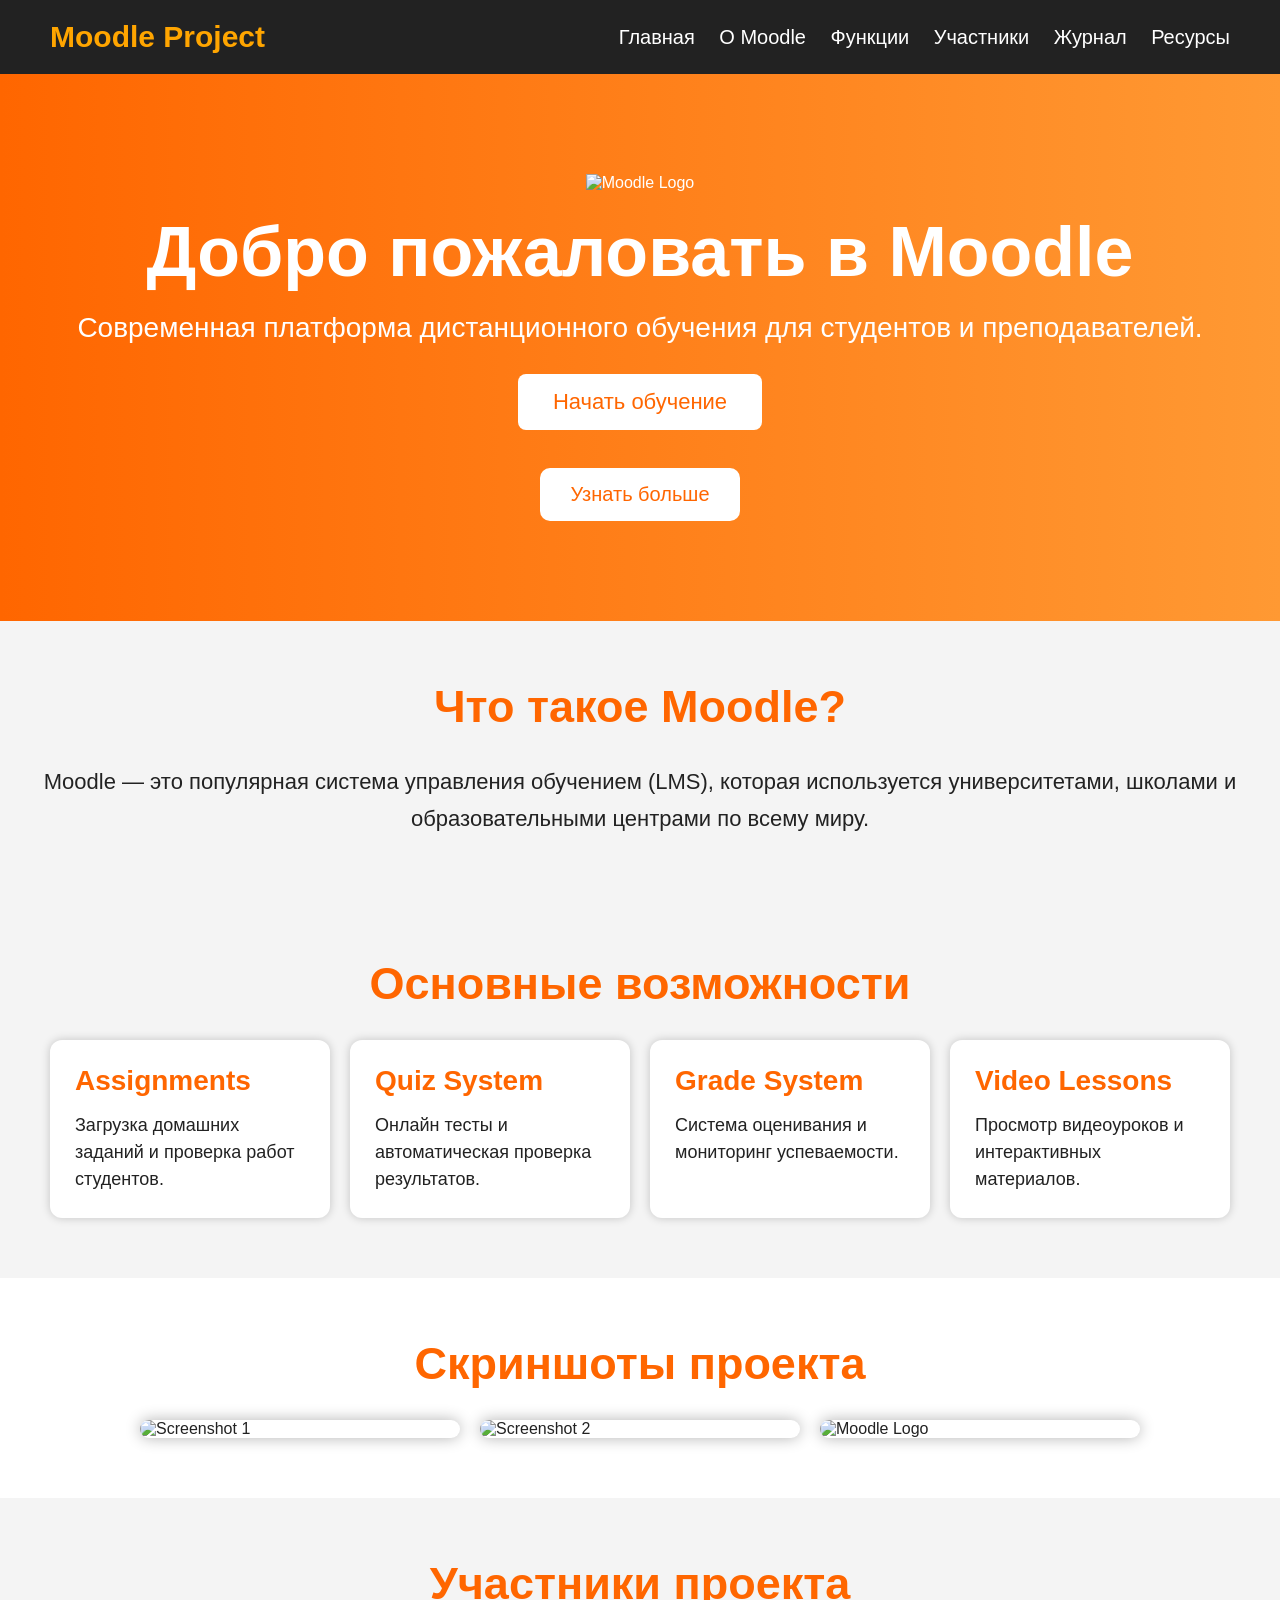
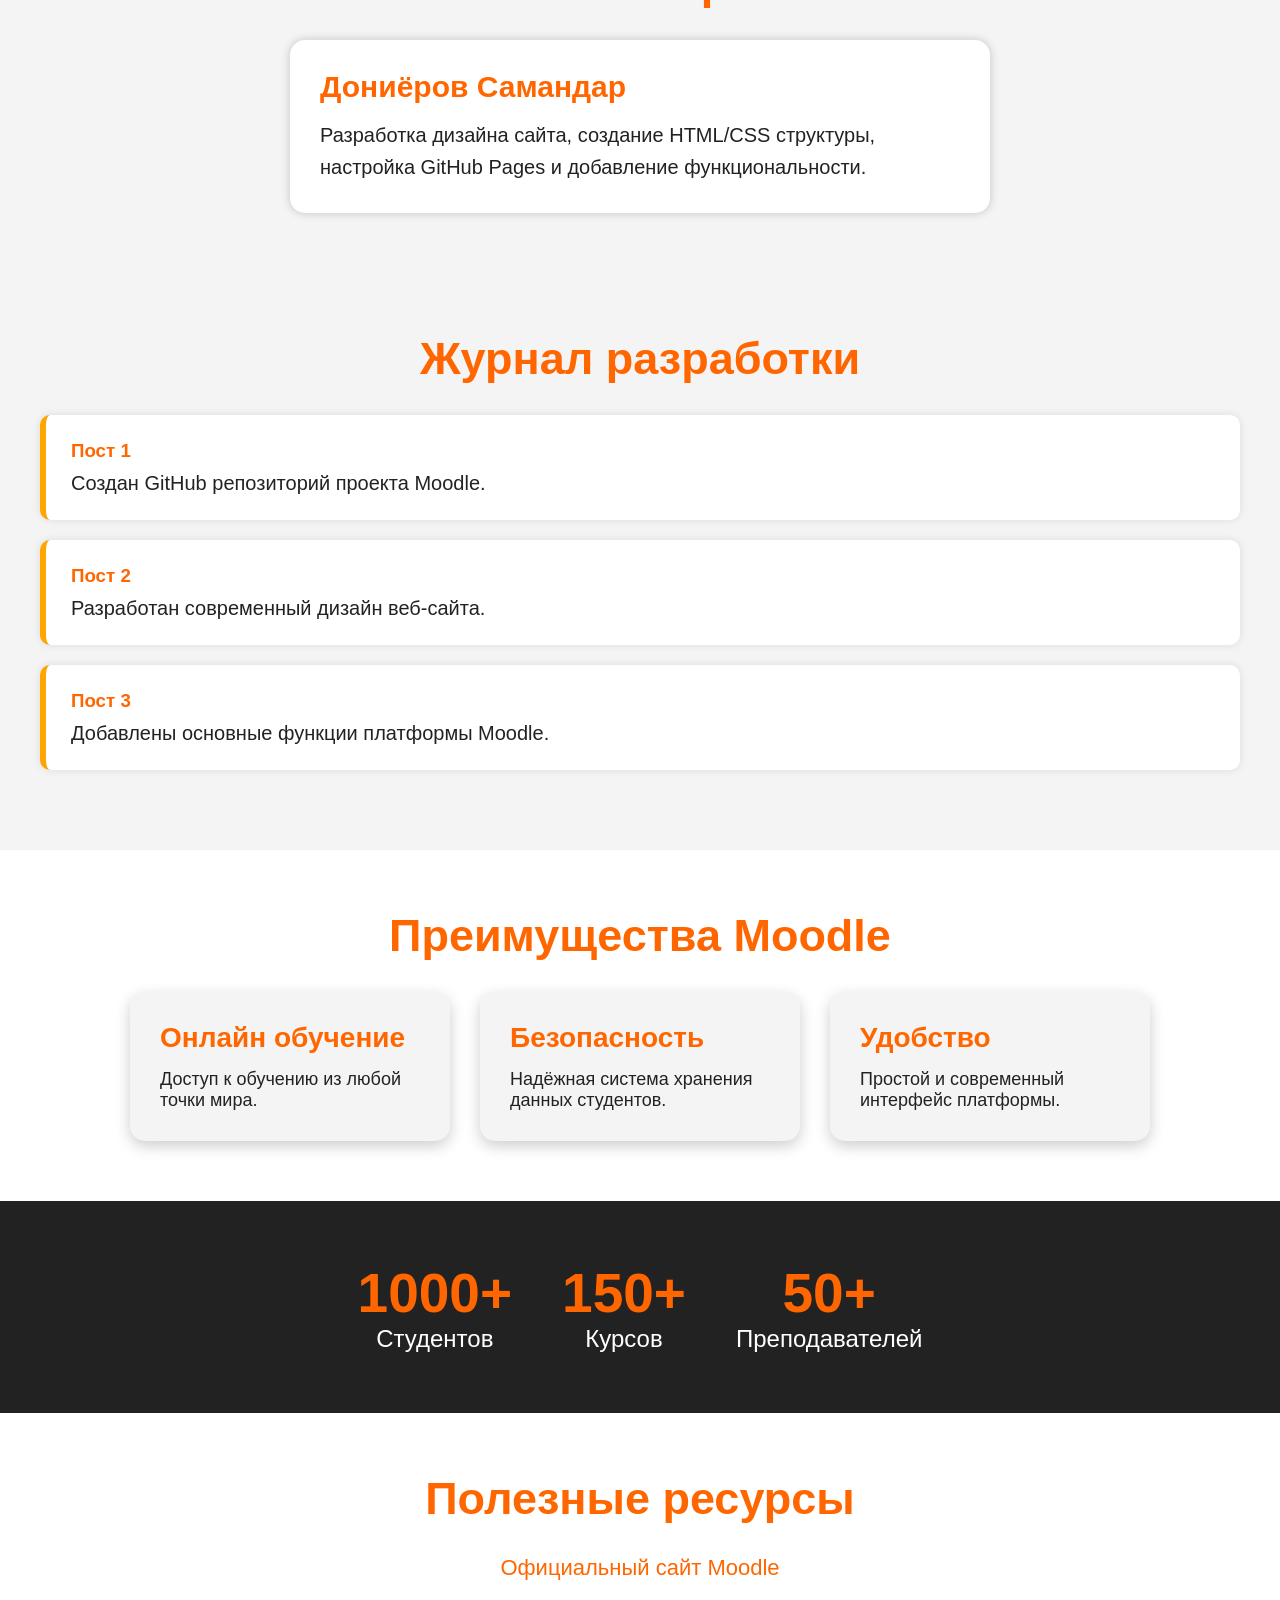
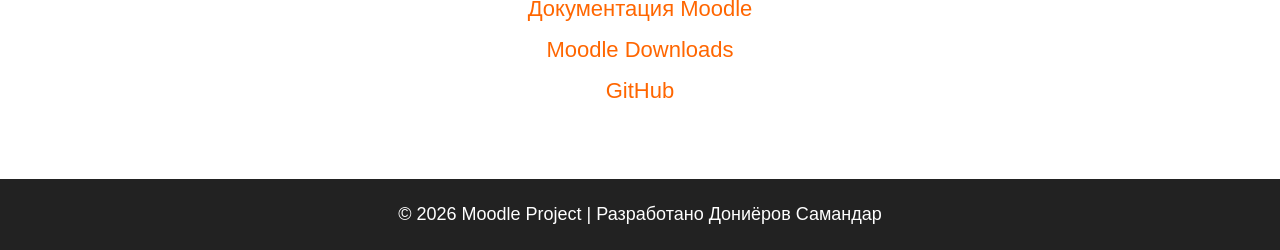
==== commit a45f3531: "Update index.html" ====
--- a/index.html
+++ b/index.html
@@ -35,7 +35,7 @@
     <section class="hero">
 
         <img 
-            src="images/moodle-logo.png"
+            src="https://upload.wikimedia.org/wikipedia/commons/c/c6/Moodle-logo.svg"
             alt="Moodle Logo"
             class="hero-image"
         >
@@ -126,17 +126,17 @@
         <div class="gallery-images">
 
             <img 
-                src="images/screenshot1.png" 
+                src="https://images.unsplash.com/photo-1498050108023-c5249f4df085?q=80&w=1200"
                 alt="Screenshot 1"
             >
 
             <img 
-                src="images/screenshot2.png" 
+                src="https://images.unsplash.com/photo-1516321318423-f06f85e504b3?q=80&w=1200"
                 alt="Screenshot 2"
             >
 
             <img 
-                src="images/moodle-logo.png" 
+                src="https://upload.wikimedia.org/wikipedia/commons/c/c6/Moodle-logo.svg"
                 alt="Moodle Logo"
             >
 
--- a/style.css
+++ b/style.css
@@ -18,6 +18,9 @@
     align-items: center;
     background-color: #222;
     padding: 20px 50px;
+    position: sticky;
+    top: 0;
+    z-index: 1000;
 }
 
 .logo{
@@ -38,7 +41,7 @@
     color: orange;
 }
 
-/* HERO */
+/* HERO SECTION */
 
 .hero{
     text-align: center;
@@ -69,11 +72,33 @@
     font-size: 22px;
     cursor: pointer;
     transition: 0.3s;
+    background-color: white;
+    color: #ff6600;
 }
 
 .hero button:hover{
     background-color: #222;
     color: white;
+}
+
+/* HERO BUTTON */
+
+.hero-btn{
+    display: inline-block;
+    margin-top: 20px;
+    padding: 15px 30px;
+    background-color: white;
+    color: #ff6600;
+    text-decoration: none;
+    border-radius: 10px;
+    font-size: 20px;
+    transition: 0.3s;
+}
+
+.hero-btn:hover{
+    background-color: #222;
+    color: white;
+    transform: scale(1.05);
 }
 
 /* SECTIONS */
@@ -86,14 +111,24 @@
     font-size: 45px;
     margin-bottom: 30px;
     color: #ff6600;
-}
-
-/* CARDS */
+    text-align: center;
+}
+
+/* ABOUT */
+
+.about-section p{
+    font-size: 22px;
+    line-height: 1.7;
+    text-align: center;
+}
+
+/* FEATURES */
 
 .cards{
     display: flex;
     flex-wrap: wrap;
     gap: 20px;
+    justify-content: center;
 }
 
 .card{
@@ -112,31 +147,150 @@
 .card h3{
     color: #ff6600;
     margin-bottom: 15px;
+    font-size: 28px;
+}
+
+.card p{
+    font-size: 18px;
+    line-height: 1.5;
+}
+
+/* GALLERY */
+
+.gallery{
+    background-color: white;
+}
+
+.gallery-images{
+    display: flex;
+    justify-content: center;
+    gap: 20px;
+    flex-wrap: wrap;
+}
+
+.gallery-images img{
+    width: 320px;
+    border-radius: 15px;
+    box-shadow: 0 0 15px rgba(0,0,0,0.3);
+    transition: 0.3s;
+}
+
+.gallery-images img:hover{
+    transform: scale(1.05);
 }
 
 /* PARTICIPANTS */
 
 .participant-card{
     background-color: white;
+    padding: 30px;
+    border-radius: 15px;
+    max-width: 700px;
+    margin: auto;
+    box-shadow: 0 0 10px rgba(0,0,0,0.2);
+}
+
+.participant-card h3{
+    color: #ff6600;
+    margin-bottom: 15px;
+    font-size: 30px;
+}
+
+.participant-card p{
+    font-size: 20px;
+    line-height: 1.6;
+}
+
+/* JOURNAL */
+
+.journal-post{
+    background-color: white;
+    margin-bottom: 20px;
     padding: 25px;
-    border-radius: 12px;
-    box-shadow: 0 0 10px rgba(0,0,0,0.2);
-}
-
-/* JOURNAL */
-
-.journal-post{
-    background-color: white;
-    margin-bottom: 20px;
-    padding: 20px;
-    border-left: 5px solid orange;
+    border-left: 6px solid orange;
+    border-radius: 10px;
     box-shadow: 0 0 8px rgba(0,0,0,0.1);
 }
 
+.journal-post h3{
+    color: #ff6600;
+    margin-bottom: 10px;
+}
+
+.journal-post p{
+    font-size: 20px;
+}
+
+/* ADVANTAGES */
+
+.advantages{
+    background-color: white;
+}
+
+.advantage-boxes{
+    display: flex;
+    gap: 30px;
+    justify-content: center;
+    flex-wrap: wrap;
+}
+
+.advantage{
+    background-color: #f4f4f4;
+    width: 320px;
+    padding: 30px;
+    border-radius: 15px;
+    box-shadow: 0 5px 15px rgba(0,0,0,0.2);
+    transition: 0.3s;
+}
+
+.advantage:hover{
+    transform: translateY(-10px);
+}
+
+.advantage h3{
+    color: #ff6600;
+    margin-bottom: 15px;
+    font-size: 28px;
+}
+
+.advantage p{
+    font-size: 18px;
+}
+
+/* STATISTICS */
+
+.statistics{
+    background-color: #222;
+    color: white;
+    display: flex;
+    justify-content: center;
+    gap: 50px;
+    padding: 60px 20px;
+    flex-wrap: wrap;
+}
+
+.stat-box{
+    text-align: center;
+}
+
+.stat-box h3{
+    font-size: 55px;
+    color: #ff6600;
+}
+
+.stat-box p{
+    font-size: 24px;
+}
+
 /* RESOURCES */
+
+.resources{
+    background-color: white;
+}
 
 .resources ul{
     list-style: none;
+    text-align: center;
 }
 
 .resources li{
@@ -147,10 +301,11 @@
     text-decoration: none;
     color: #ff6600;
     font-size: 22px;
+    transition: 0.3s;
 }
 
 .resources a:hover{
-    text-decoration: underline;
+    color: #222;
 }
 
 /* FOOTER */
@@ -160,52 +315,59 @@
     color: white;
     text-align: center;
     padding: 25px;
-    margin-top: 40px;
-}
+}
+
+footer p{
+    font-size: 18px;
+}
+
+/* RESPONSIVE DESIGN */
+
 @media (max-width: 768px){
+
+    nav{
+        flex-direction: column;
+        gap: 15px;
+    }
 
     .menu{
         display: flex;
         flex-direction: column;
         gap: 10px;
-    }
-
-    .cards{
+        text-align: center;
+    }
+
+    .hero h1{
+        font-size: 40px;
+    }
+
+    .hero p{
+        font-size: 20px;
+    }
+
+    h2{
+        font-size: 35px;
+    }
+
+    .cards,
+    .advantage-boxes,
+    .gallery-images{
         flex-direction: column;
         align-items: center;
     }
 
-    h1{
-        font-size: 40px;
-        text-align: center;
-    }
-
-    p{
-        font-size: 20px;
-    }
-
-}
-/* GALLERY */
-
-.gallery{
-    text-align: center;
-    padding: 50px 20px;
-}
-
-.gallery-images{
-    display: flex;
-    justify-content: center;
-    gap: 20px;
-    flex-wrap: wrap;
-}
-
-.gallery-images img{
-    width: 300px;
-    border-radius: 12px;
-    box-shadow: 0 0 15px rgba(0,0,0,0.3);
-    transition: 0.3s;
-}
-
-.gallery-images img:hover{
-    transform: scale(1.05);
-}
+    .card,
+    .advantage{
+        width: 90%;
+    }
+
+    .gallery-images img{
+        width: 90%;
+    }
+
+    .statistics{
+        flex-direction: column;
+        align-items: center;
+    }
+
+}
